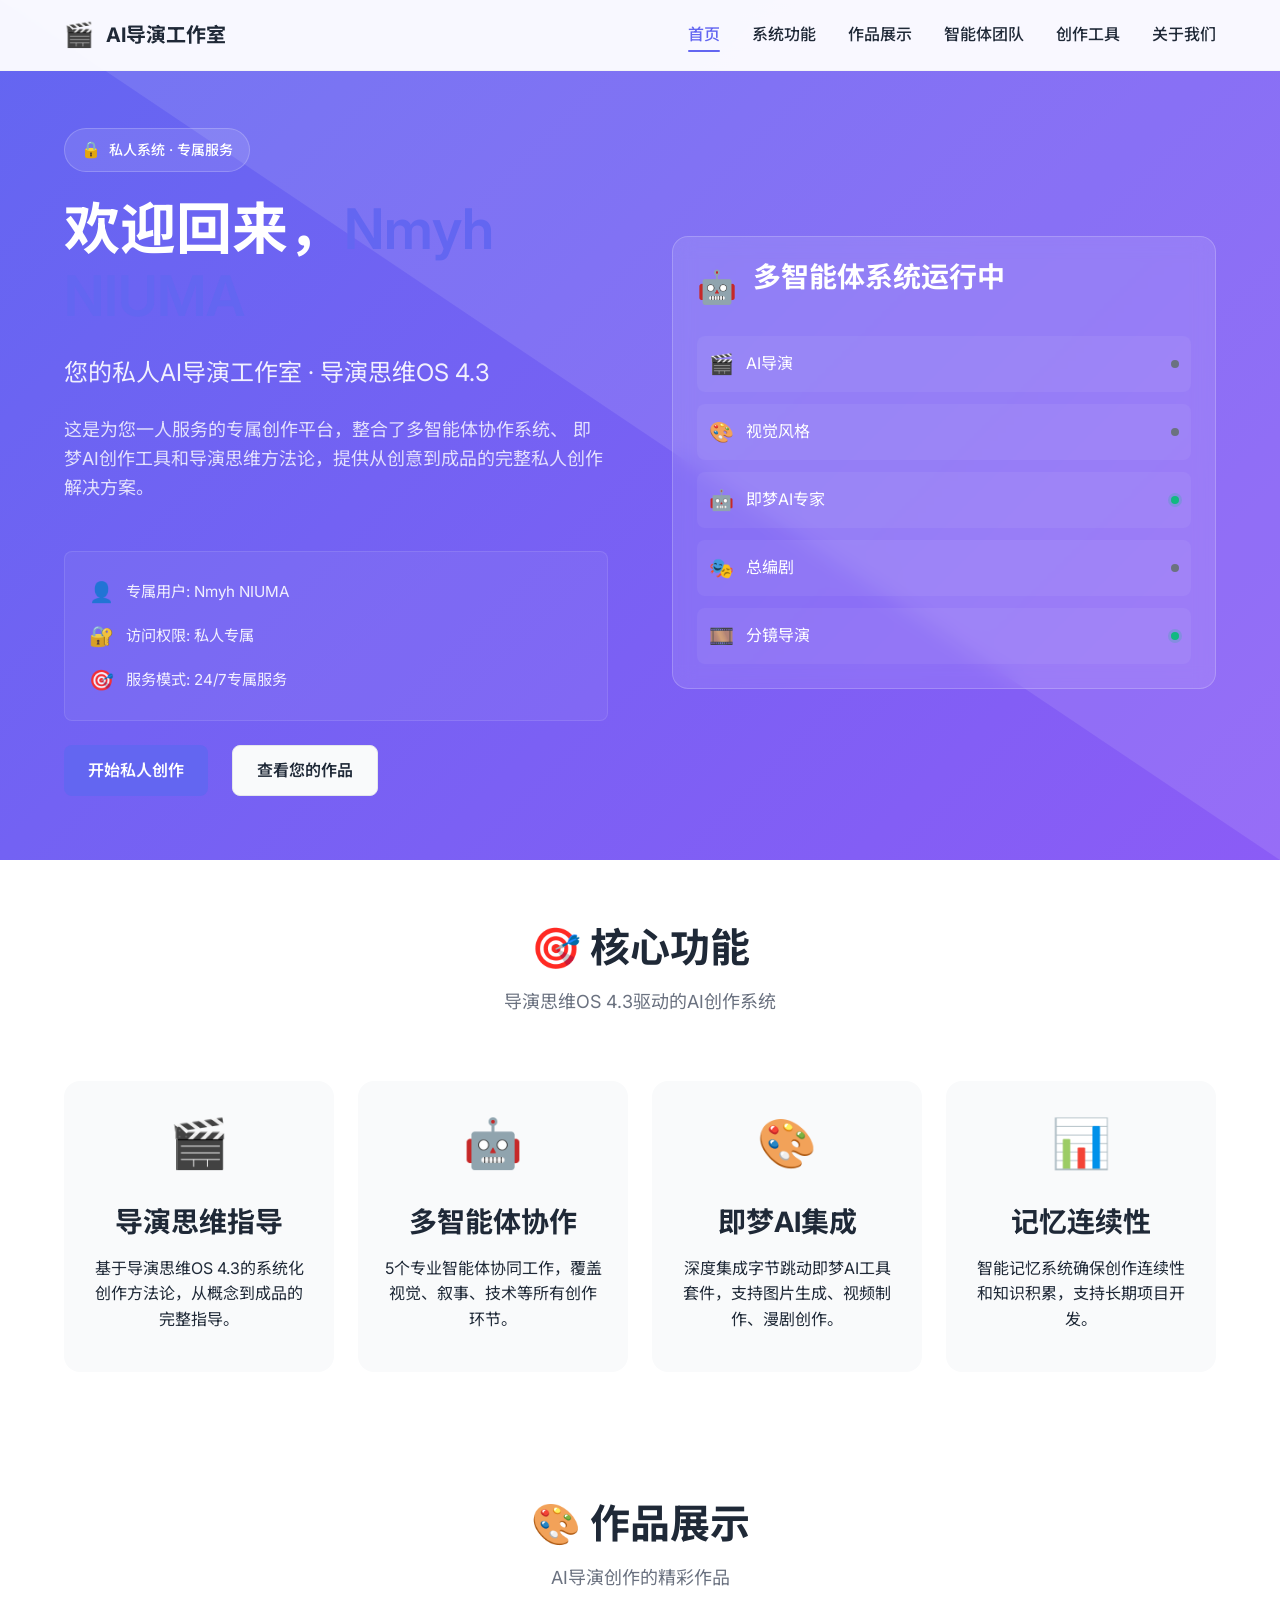
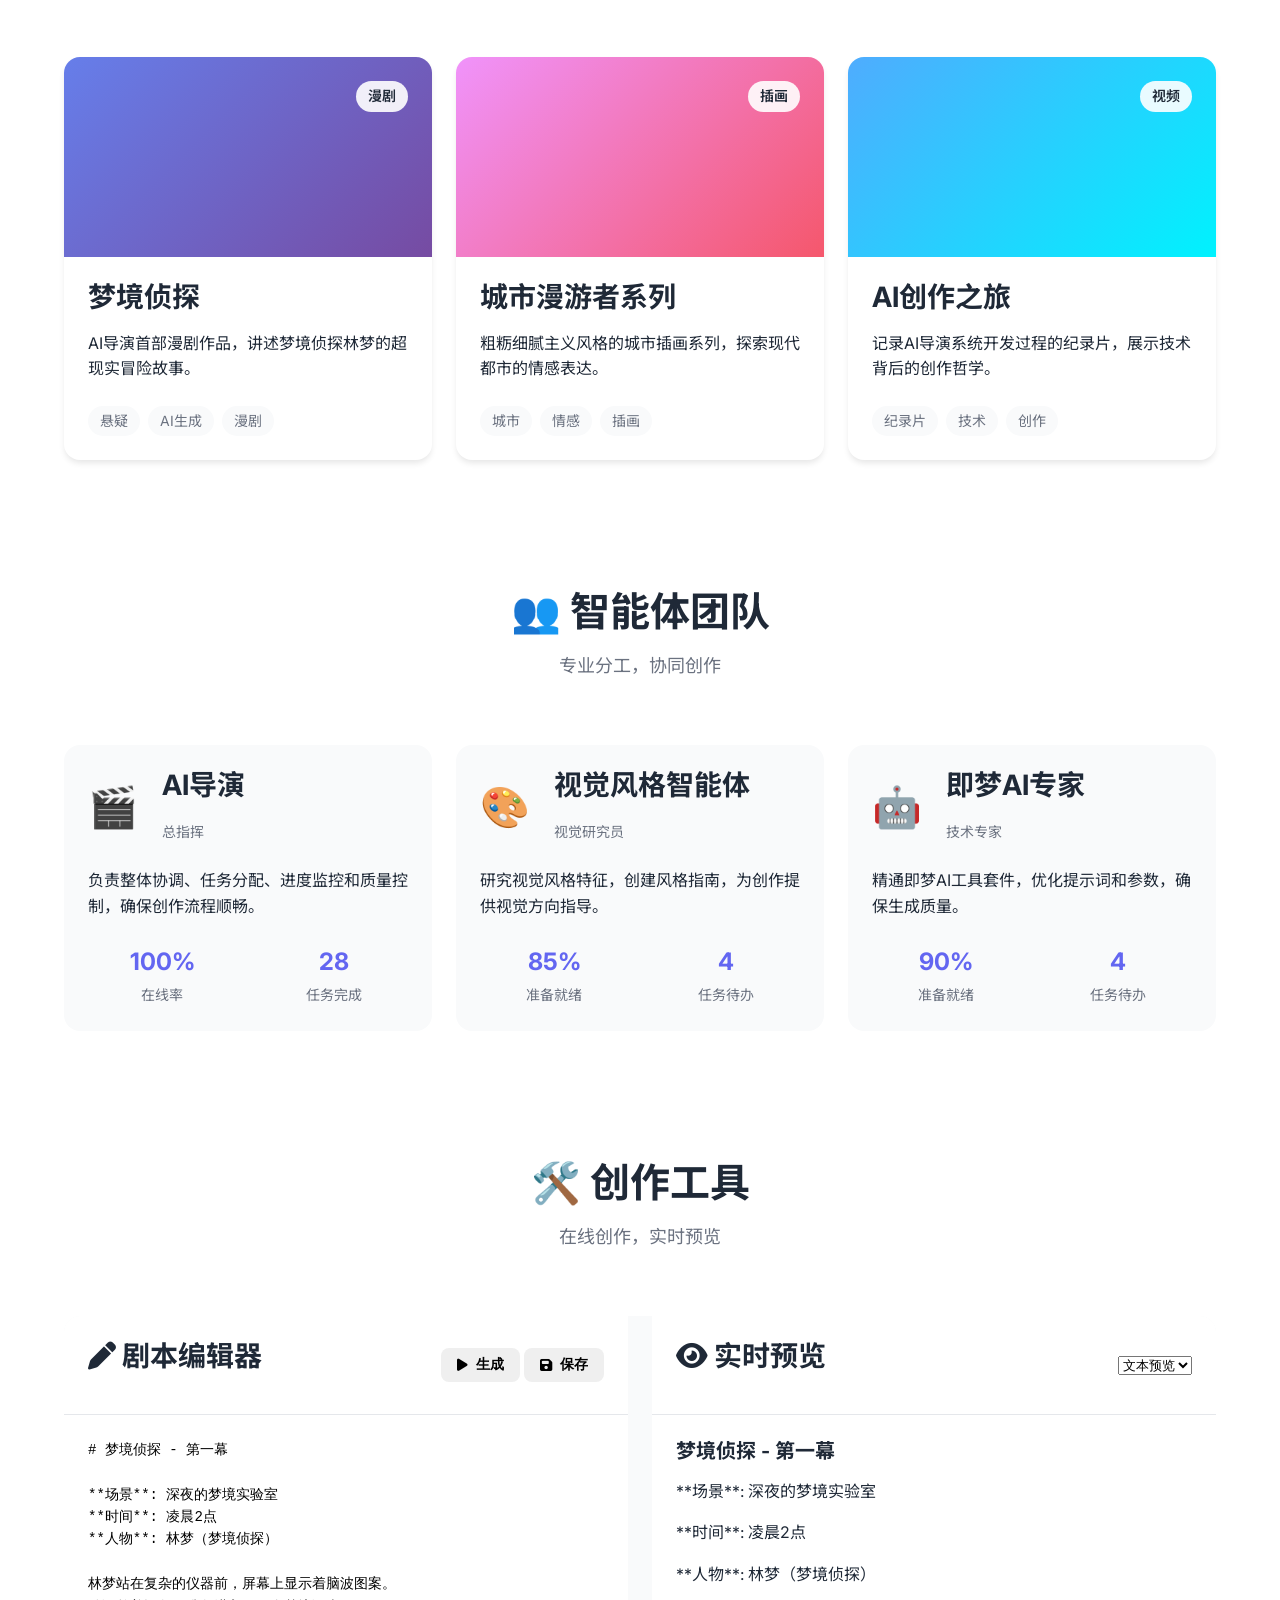
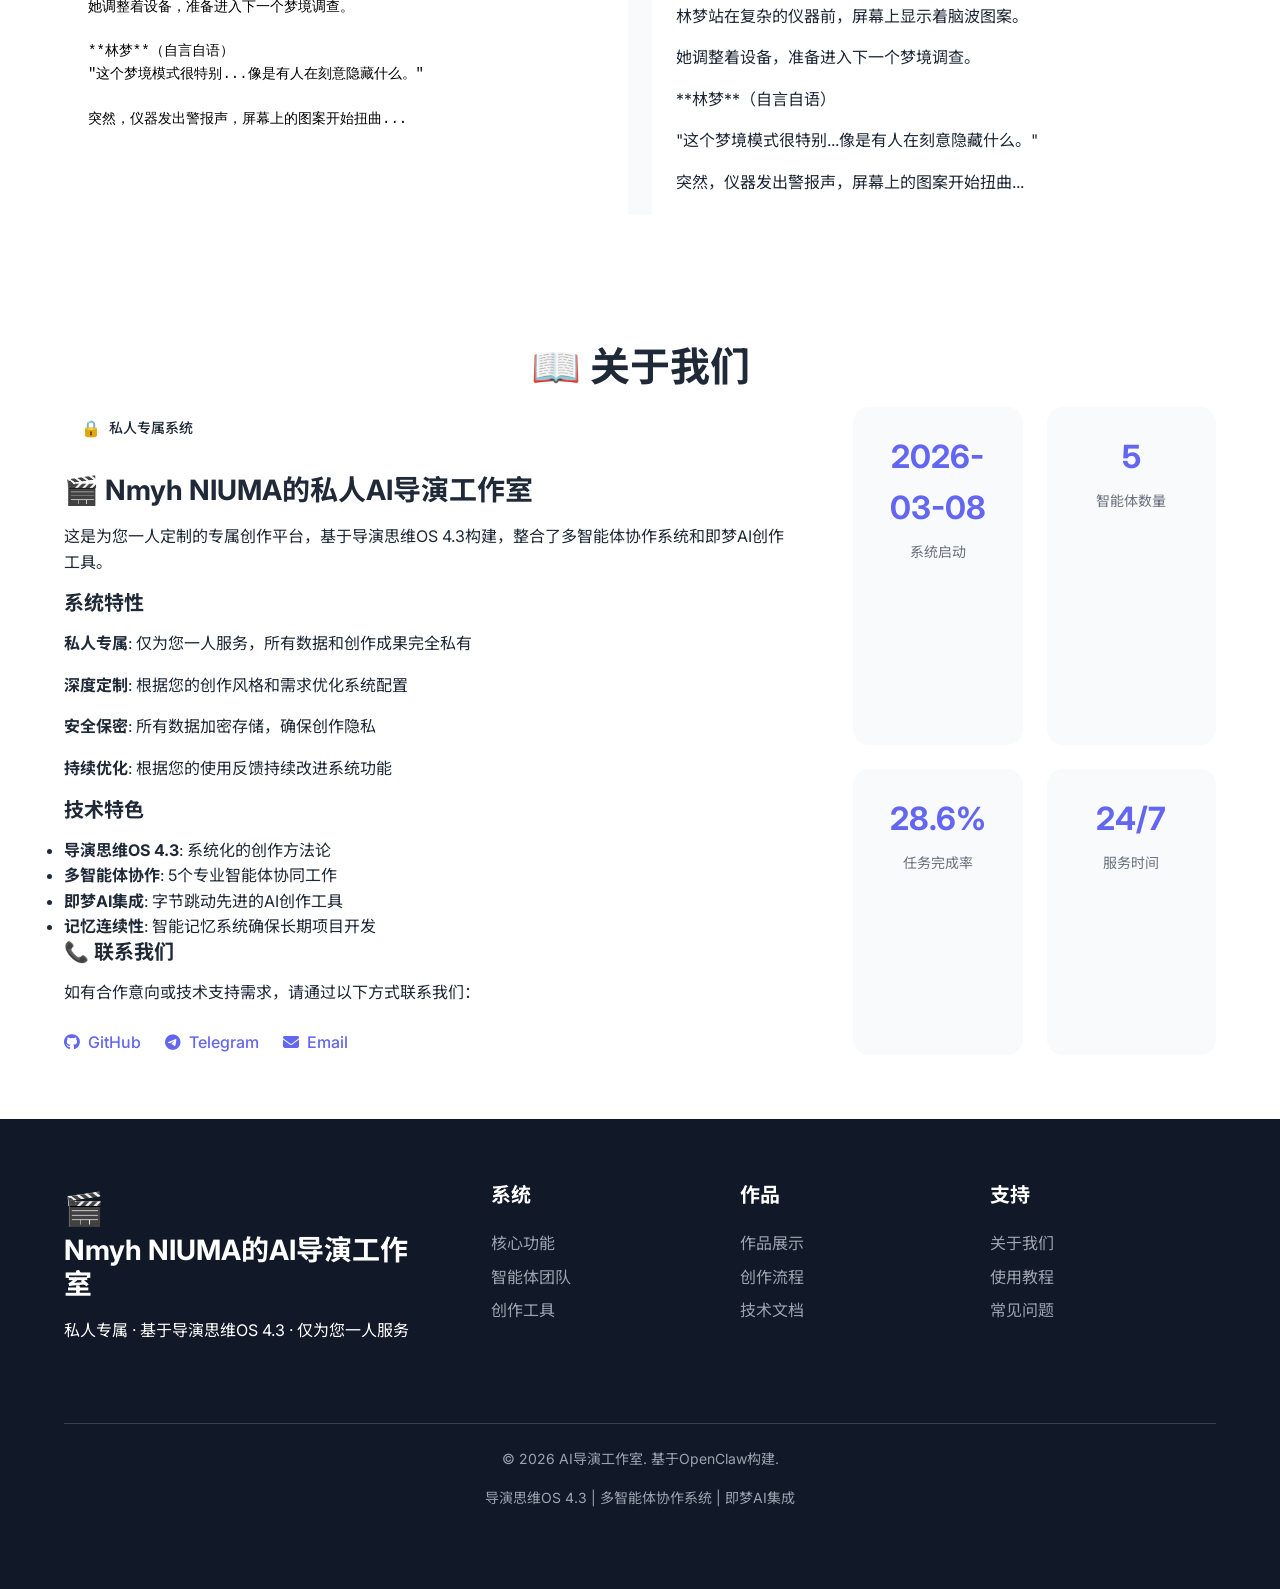
==== index.html @ 562d8d6b "初始化私人AI导演工作室 - 专属Nmyh NIUMA服务" ====
<!DOCTYPE html>
<html lang="zh-CN">
<head>
    <meta charset="UTF-8">
    <meta name="viewport" content="width=device-width, initial-scale=1.0">
    <meta name="description" content="AI导演工作室 - 基于导演思维OS 4.3的AI增强创作平台">
    <meta name="keywords" content="AI导演,即梦AI,漫剧创作,多智能体系统,导演思维OS">
    <title>🎬 AI导演工作室</title>
    <link rel="stylesheet" href="styles.css">
    <link rel="stylesheet" href="https://cdnjs.cloudflare.com/ajax/libs/font-awesome/6.4.0/css/all.min.css">
    <link href="https://fonts.googleapis.com/css2?family=Inter:wght@300;400;500;600;700&family=Noto+Sans+SC:wght@300;400;500;700&display=swap" rel="stylesheet">
</head>
<body>
    <!-- 导航栏 -->
    <nav class="navbar">
        <div class="container">
            <div class="nav-brand">
                <span class="logo">🎬</span>
                <h1>AI导演工作室</h1>
            </div>
            <ul class="nav-menu">
                <li><a href="#home" class="active">首页</a></li>
                <li><a href="#features">系统功能</a></li>
                <li><a href="#works">作品展示</a></li>
                <li><a href="#agents">智能体团队</a></li>
                <li><a href="#tools">创作工具</a></li>
                <li><a href="#about">关于我们</a></li>
            </ul>
            <button class="nav-toggle" id="navToggle">
                <i class="fas fa-bars"></i>
            </button>
        </div>
    </nav>

    <!-- 首页英雄区域 -->
    <section id="home" class="hero">
        <div class="container">
            <div class="hero-content">
                <div class="private-badge">
                    <span class="badge-icon">🔒</span>
                    <span class="badge-text">私人系统 · 专属服务</span>
                </div>
                <h2 class="hero-title">欢迎回来，<span class="highlight">Nmyh NIUMA</span></h2>
                <p class="hero-subtitle">您的私人AI导演工作室 · 导演思维OS 4.3</p>
                <p class="hero-description">
                    这是为您一人服务的专属创作平台，整合了多智能体协作系统、
                    即梦AI创作工具和导演思维方法论，提供从创意到成品的完整私人创作解决方案。
                </p>
                <div class="system-status">
                    <div class="status-item">
                        <span class="status-icon">👤</span>
                        <span class="status-text">专属用户: Nmyh NIUMA</span>
                    </div>
                    <div class="status-item">
                        <span class="status-icon">🔐</span>
                        <span class="status-text">访问权限: 私人专属</span>
                    </div>
                    <div class="status-item">
                        <span class="status-icon">🎯</span>
                        <span class="status-text">服务模式: 24/7专属服务</span>
                    </div>
                </div>
                <div class="hero-actions">
                    <a href="#tools" class="btn btn-primary">开始私人创作</a>
                    <a href="#works" class="btn btn-secondary">查看您的作品</a>
                </div>
            </div>
            <div class="hero-visual">
                <div class="visual-card">
                    <div class="card-header">
                        <span class="card-icon">🤖</span>
                        <h3>多智能体系统运行中</h3>
                    </div>
                    <div class="card-body">
                        <div class="agent-status">
                            <div class="agent-item active">
                                <span class="agent-icon">🎬</span>
                                <span>AI导演</span>
                                <span class="status-dot active"></span>
                            </div>
                            <div class="agent-item active">
                                <span class="agent-icon">🎨</span>
                                <span>视觉风格</span>
                                <span class="status-dot active"></span>
                            </div>
                            <div class="agent-item active">
                                <span class="agent-icon">🤖</span>
                                <span>即梦AI专家</span>
                                <span class="status-dot active"></span>
                            </div>
                            <div class="agent-item">
                                <span class="agent-icon">🎭</span>
                                <span>总编剧</span>
                                <span class="status-dot"></span>
                            </div>
                            <div class="agent-item">
                                <span class="agent-icon">🎞️</span>
                                <span>分镜导演</span>
                                <span class="status-dot"></span>
                            </div>
                        </div>
                    </div>
                </div>
            </div>
        </div>
    </section>

    <!-- 系统功能 -->
    <section id="features" class="section features">
        <div class="container">
            <h2 class="section-title">🎯 核心功能</h2>
            <p class="section-subtitle">导演思维OS 4.3驱动的AI创作系统</p>
            
            <div class="features-grid">
                <div class="feature-card">
                    <div class="feature-icon">🎬</div>
                    <h3>导演思维指导</h3>
                    <p>基于导演思维OS 4.3的系统化创作方法论，从概念到成品的完整指导。</p>
                </div>
                
                <div class="feature-card">
                    <div class="feature-icon">🤖</div>
                    <h3>多智能体协作</h3>
                    <p>5个专业智能体协同工作，覆盖视觉、叙事、技术等所有创作环节。</p>
                </div>
                
                <div class="feature-card">
                    <div class="feature-icon">🎨</div>
                    <h3>即梦AI集成</h3>
                    <p>深度集成字节跳动即梦AI工具套件，支持图片生成、视频制作、漫剧创作。</p>
                </div>
                
                <div class="feature-card">
                    <div class="feature-icon">📊</div>
                    <h3>记忆连续性</h3>
                    <p>智能记忆系统确保创作连续性和知识积累，支持长期项目开发。</p>
                </div>
            </div>
        </div>
    </section>

    <!-- 作品展示 -->
    <section id="works" class="section works">
        <div class="container">
            <h2 class="section-title">🎨 作品展示</h2>
            <p class="section-subtitle">AI导演创作的精彩作品</p>
            
            <div class="works-grid">
                <div class="work-card">
                    <div class="work-image" style="background: linear-gradient(135deg, #667eea 0%, #764ba2 100%);">
                        <span class="work-type">漫剧</span>
                    </div>
                    <div class="work-content">
                        <h3>梦境侦探</h3>
                        <p>AI导演首部漫剧作品，讲述梦境侦探林梦的超现实冒险故事。</p>
                        <div class="work-tags">
                            <span class="tag">悬疑</span>
                            <span class="tag">AI生成</span>
                            <span class="tag">漫剧</span>
                        </div>
                    </div>
                </div>
                
                <div class="work-card">
                    <div class="work-image" style="background: linear-gradient(135deg, #f093fb 0%, #f5576c 100%);">
                        <span class="work-type">插画</span>
                    </div>
                    <div class="work-content">
                        <h3>城市漫游者系列</h3>
                        <p>粗粝细腻主义风格的城市插画系列，探索现代都市的情感表达。</p>
                        <div class="work-tags">
                            <span class="tag">城市</span>
                            <span class="tag">情感</span>
                            <span class="tag">插画</span>
                        </div>
                    </div>
                </div>
                
                <div class="work-card">
                    <div class="work-image" style="background: linear-gradient(135deg, #4facfe 0%, #00f2fe 100%);">
                        <span class="work-type">视频</span>
                    </div>
                    <div class="work-content">
                        <h3>AI创作之旅</h3>
                        <p>记录AI导演系统开发过程的纪录片，展示技术背后的创作哲学。</p>
                        <div class="work-tags">
                            <span class="tag">纪录片</span>
                            <span class="tag">技术</span>
                            <span class="tag">创作</span>
                        </div>
                    </div>
                </div>
            </div>
        </div>
    </section>

    <!-- 智能体团队 -->
    <section id="agents" class="section agents">
        <div class="container">
            <h2 class="section-title">👥 智能体团队</h2>
            <p class="section-subtitle">专业分工，协同创作</p>
            
            <div class="agents-grid">
                <div class="agent-card">
                    <div class="agent-header">
                        <span class="agent-avatar">🎬</span>
                        <div class="agent-info">
                            <h3>AI导演</h3>
                            <span class="agent-role">总指挥</span>
                        </div>
                    </div>
                    <p>负责整体协调、任务分配、进度监控和质量控制，确保创作流程顺畅。</p>
                    <div class="agent-stats">
                        <div class="stat">
                            <span class="stat-value">100%</span>
                            <span class="stat-label">在线率</span>
                        </div>
                        <div class="stat">
                            <span class="stat-value">28</span>
                            <span class="stat-label">任务完成</span>
                        </div>
                    </div>
                </div>
                
                <div class="agent-card">
                    <div class="agent-header">
                        <span class="agent-avatar">🎨</span>
                        <div class="agent-info">
                            <h3>视觉风格智能体</h3>
                            <span class="agent-role">视觉研究员</span>
                        </div>
                    </div>
                    <p>研究视觉风格特征，创建风格指南，为创作提供视觉方向指导。</p>
                    <div class="agent-stats">
                        <div class="stat">
                            <span class="stat-value">85%</span>
                            <span class="stat-label">准备就绪</span>
                        </div>
                        <div class="stat">
                            <span class="stat-value">4</span>
                            <span class="stat-label">任务待办</span>
                        </div>
                    </div>
                </div>
                
                <div class="agent-card">
                    <div class="agent-header">
                        <span class="agent-avatar">🤖</span>
                        <div class="agent-info">
                            <h3>即梦AI专家</h3>
                            <span class="agent-role">技术专家</span>
                        </div>
                    </div>
                    <p>精通即梦AI工具套件，优化提示词和参数，确保生成质量。</p>
                    <div class="agent-stats">
                        <div class="stat">
                            <span class="stat-value">90%</span>
                            <span class="stat-label">准备就绪</span>
                        </div>
                        <div class="stat">
                            <span class="stat-value">4</span>
                            <span class="stat-label">任务待办</span>
                        </div>
                    </div>
                </div>
            </div>
        </div>
    </section>

    <!-- 创作工具 -->
    <section id="tools" class="section tools">
        <div class="container">
            <h2 class="section-title">🛠️ 创作工具</h2>
            <p class="section-subtitle">在线创作，实时预览</p>
            
            <div class="tools-container">
                <div class="tool-editor">
                    <div class="editor-header">
                        <h3><i class="fas fa-pen"></i> 剧本编辑器</h3>
                        <div class="editor-actions">
                            <button class="btn btn-sm"><i class="fas fa-play"></i> 生成</button>
                            <button class="btn btn-sm"><i class="fas fa-save"></i> 保存</button>
                        </div>
                    </div>
                    <div class="editor-body">
                        <textarea id="scriptEditor" placeholder="在这里输入你的剧本..."># 梦境侦探 - 第一幕

**场景**: 深夜的梦境实验室
**时间**: 凌晨2点
**人物**: 林梦（梦境侦探）

林梦站在复杂的仪器前，屏幕上显示着脑波图案。
她调整着设备，准备进入下一个梦境调查。

**林梦**（自言自语）
"这个梦境模式很特别...像是有人在刻意隐藏什么。"

突然，仪器发出警报声，屏幕上的图案开始扭曲...</textarea>
                    </div>
                </div>
                
                <div class="tool-preview">
                    <div class="preview-header">
                        <h3><i class="fas fa-eye"></i> 实时预览</h3>
                        <div class="preview-options">
                            <select id="previewMode">
                                <option value="text">文本预览</option>
                                <option value="image">图片生成</option>
                                <option value="storyboard">分镜预览</option>
                            </select>
                        </div>
                    </div>
                    <div class="preview-body">
                        <div class="preview-content" id="previewContent">
                            <h4>梦境侦探 - 第一幕预览</h4>
                            <p><strong>场景</strong>: 深夜的梦境实验室</p>
                            <p><strong>描述</strong>: 林梦站在复杂的仪器前，屏幕上显示着脑波图案。她调整着设备，准备进入下一个梦境调查。</p>
                            <p><strong>对话</strong>: "这个梦境模式很特别...像是有人在刻意隐藏什么。"</p>
                            <div class="preview-action">
                                <button class="btn btn-primary" onclick="generateImage()">
                                    <i class="fas fa-magic"></i> 生成场景图片
                                </button>
                            </div>
                        </div>
                    </div>
                </div>
            </div>
        </div>
    </section>

    <!-- 关于我们 -->
    <section id="about" class="section about">
        <div class="container">
            <h2 class="section-title">📖 关于我们</h2>
            
            <div class="about-content">
                <div class="about-text">
                    <div class="private-badge">
                        <span class="badge-icon">🔒</span>
                        <span class="badge-text">私人专属系统</span>
                    </div>
                    <h3>🎬 Nmyh NIUMA的私人AI导演工作室</h3>
                    <p>这是为您一人定制的专属创作平台，基于导演思维OS 4.3构建，整合了多智能体协作系统和即梦AI创作工具。</p>
                    
                    <h4>系统特性</h4>
                    <p><strong>私人专属</strong>: 仅为您一人服务，所有数据和创作成果完全私有</p>
                    <p><strong>深度定制</strong>: 根据您的创作风格和需求优化系统配置</p>
                    <p><strong>安全保密</strong>: 所有数据加密存储，确保创作隐私</p>
                    <p><strong>持续优化</strong>: 根据您的使用反馈持续改进系统功能</p>
                    
                    <h4>技术特色</h4>
                    <ul>
                        <li><strong>导演思维OS 4.3</strong>: 系统化的创作方法论</li>
                        <li><strong>多智能体协作</strong>: 5个专业智能体协同工作</li>
                        <li><strong>即梦AI集成</strong>: 字节跳动先进的AI创作工具</li>
                        <li><strong>记忆连续性</strong>: 智能记忆系统确保长期项目开发</li>
                    </ul>
                    
                    <div class="contact-info">
                        <h4>📞 联系我们</h4>
                        <p>如有合作意向或技术支持需求，请通过以下方式联系我们：</p>
                        <div class="contact-links">
                            <a href="#" class="contact-link"><i class="fab fa-github"></i> GitHub</a>
                            <a href="#" class="contact-link"><i class="fab fa-telegram"></i> Telegram</a>
                            <a href="#" class="contact-link"><i class="fas fa-envelope"></i> Email</a>
                        </div>
                    </div>
                </div>
                
                <div class="about-stats">
                    <div class="stat-card">
                        <div class="stat-number">2026-03-08</div>
                        <div class="stat-label">系统启动</div>
                    </div>
                    <div class="stat-card">
                        <div class="stat-number">5</div>
                        <div class="stat-label">智能体数量</div>
                    </div>
                    <div class="stat-card">
                        <div class="stat-number">28.6%</div>
                        <div class="stat-label">任务完成率</div>
                    </div>
                    <div class="stat-card">
                        <div class="stat-number">24/7</div>
                        <div class="stat-label">服务时间</div>
                    </div>
                </div>
            </div>
        </div>
    </section>

    <!-- 页脚 -->
    <footer class="footer">
        <div class="container">
            <div class="footer-content">
                <div class="footer-brand">
                    <span class="logo">🎬</span>
                    <h3>Nmyh NIUMA的AI导演工作室</h3>
                    <p>私人专属 · 基于导演思维OS 4.3 · 仅为您一人服务</p>
                </div>
                
                <div class="footer-links">
                    <div class="link-group">
                        <h4>系统</h4>
                        <a href="#features">核心功能</a>
                        <a href="#agents">智能体团队</a>
                        <a href="#tools">创作工具</a>
                    </div>
                    
                    <div class="link-group">
                        <h4>作品</h4>
                        <a href="#works">作品展示</a>
                        <a href="#">创作流程</a>
                        <a href="#">技术文档</a>
                    </div>
                    
                    <div class="link-group">
                        <h4>支持</h4>
                        <a href="#about">关于我们</a>
                        <a href="#">使用教程</a>
                        <a href="#">常见问题</a>
                    </div>
                </div>
            </div>
            
            <div class="footer-bottom">
                <p>&copy; 2026 AI导演工作室. 基于OpenClaw构建.</p>
                <p>导演思维OS 4.3 | 多智能体协作系统 | 即梦AI集成</p>
            </div>
        </div>
    </footer>

    <script src="script.js"></script>
</body>
</html
---- styles.css ----
/* AI导演工作室 - 主样式文件 */

:root {
    /* 品牌色彩 */
    --primary: #6366f1;
    --primary-dark: #4f46e5;
    --secondary: #8b5cf6;
    --accent: #ec4899;
    
    /* 中性色 */
    --text: #1f2937;
    --text-light: #6b7280;
    --bg: #ffffff;
    --bg-light: #f9fafb;
    --bg-dark: #111827;
    
    /* 功能色 */
    --success: #10b981;
    --warning: #f59e0b;
    --error: #ef4444;
    --info: #3b82f6;
    
    /* 阴影 */
    --shadow-sm: 0 1px 2px 0 rgba(0, 0, 0, 0.05);
    --shadow: 0 4px 6px -1px rgba(0, 0, 0, 0.1);
    --shadow-md: 0 10px 15px -3px rgba(0, 0, 0, 0.1);
    --shadow-lg: 0 20px 25px -5px rgba(0, 0, 0, 0.1);
    
    /* 圆角 */
    --radius-sm: 0.375rem;
    --radius: 0.5rem;
    --radius-md: 0.75rem;
    --radius-lg: 1rem;
    --radius-full: 9999px;
    
    /* 间距 */
    --space-xs: 0.5rem;
    --space-sm: 1rem;
    --space: 1.5rem;
    --space-md: 2rem;
    --space-lg: 3rem;
    --space-xl: 4rem;
}

/* 基础重置 */
* {
    margin: 0;
    padding: 0;
    box-sizing: border-box;
}

html {
    scroll-behavior: smooth;
}

body {
    font-family: 'Inter', 'Noto Sans SC', -apple-system, BlinkMacSystemFont, sans-serif;
    color: var(--text);
    background: var(--bg);
    line-height: 1.6;
    overflow-x: hidden;
}

.container {
    max-width: 1200px;
    margin: 0 auto;
    padding: 0 var(--space);
}

/* 排版 */
h1, h2, h3, h4 {
    font-weight: 700;
    line-height: 1.2;
    margin-bottom: var(--space-sm);
}

h1 { font-size: 3rem; }
h2 { font-size: 2.5rem; }
h3 { font-size: 1.75rem; }
h4 { font-size: 1.25rem; }

p {
    margin-bottom: var(--space-sm);
}

.highlight {
    color: var(--primary);
    font-weight: 600;
}

/* 按钮 */
.btn {
    display: inline-flex;
    align-items: center;
    justify-content: center;
    padding: 0.75rem 1.5rem;
    border-radius: var(--radius);
    font-weight: 600;
    text-decoration: none;
    border: none;
    cursor: pointer;
    transition: all 0.2s ease;
    gap: 0.5rem;
}

.btn-primary {
    background: var(--primary);
    color: white;
}

.btn-primary:hover {
    background: var(--primary-dark);
    transform: translateY(-2px);
    box-shadow: var(--shadow-md);
}

.btn-secondary {
    background: var(--bg-light);
    color: var(--text);
    border: 1px solid #e5e7eb;
}

.btn-secondary:hover {
    background: #f3f4f6;
    transform: translateY(-2px);
}

.btn-sm {
    padding: 0.5rem 1rem;
    font-size: 0.875rem;
}

/* 导航栏 */
.navbar {
    position: fixed;
    top: 0;
    left: 0;
    right: 0;
    background: rgba(255, 255, 255, 0.95);
    backdrop-filter: blur(10px);
    border-bottom: 1px solid #f3f4f6;
    z-index: 1000;
    padding: 1rem 0;
}

.navbar .container {
    display: flex;
    justify-content: space-between;
    align-items: center;
}

.nav-brand {
    display: flex;
    align-items: center;
    gap: 0.75rem;
}

.nav-brand .logo {
    font-size: 1.5rem;
}

.nav-brand h1 {
    font-size: 1.25rem;
    margin: 0;
}

.nav-menu {
    display: flex;
    list-style: none;
    gap: 2rem;
}

.nav-menu a {
    text-decoration: none;
    color: var(--text);
    font-weight: 500;
    padding: 0.5rem 0;
    position: relative;
    transition: color 0.2s ease;
}

.nav-menu a:hover,
.nav-menu a.active {
    color: var(--primary);
}

.nav-menu a.active::after {
    content: '';
    position: absolute;
    bottom: 0;
    left: 0;
    right: 0;
    height: 2px;
    background: var(--primary);
    border-radius: var(--radius-full);
}

.nav-toggle {
    display: none;
    background: none;
    border: none;
    font-size: 1.5rem;
    color: var(--text);
    cursor: pointer;
}

/* 私人徽章 */
.private-badge {
    display: inline-flex;
    align-items: center;
    gap: 0.5rem;
    background: rgba(255, 255, 255, 0.1);
    padding: 0.5rem 1rem;
    border-radius: var(--radius-full);
    margin-bottom: var(--space);
    border: 1px solid rgba(255, 255, 255, 0.2);
}

.badge-icon {
    font-size: 1rem;
}

.badge-text {
    font-size: 0.875rem;
    font-weight: 500;
}

/* 系统状态 */
.system-status {
    display: flex;
    flex-direction: column;
    gap: 0.75rem;
    margin: var(--space) 0;
    background: rgba(255, 255, 255, 0.05);
    padding: var(--space);
    border-radius: var(--radius);
    border: 1px solid rgba(255, 255, 255, 0.1);
}

.status-item {
    display: flex;
    align-items: center;
    gap: 0.75rem;
}

.status-icon {
    font-size: 1.25rem;
    opacity: 0.9;
}

.status-text {
    font-size: 0.95rem;
    opacity: 0.9;
}

/* 英雄区域 */
.hero {
    padding: 8rem 0 4rem;
    background: linear-gradient(135deg, #6366f1 0%, #8b5cf6 100%);
    color: white;
    position: relative;
    overflow: hidden;
}

.hero::before {
    content: '';
    position: absolute;
    top: 0;
    left: 0;
    right: 0;
    bottom: 0;
    background: url('data:image/svg+xml,<svg xmlns="http://www.w3.org/2000/svg" viewBox="0 0 100 100" preserveAspectRatio="none"><path d="M0,0 L100,0 L100,100 Z" fill="rgba(255,255,255,0.1)"/></svg>');
    background-size: cover;
}

.hero .container {
    position: relative;
    z-index: 1;
    display: grid;
    grid-template-columns: 1fr 1fr;
    gap: var(--space-xl);
    align-items: center;
}

.hero-title {
    font-size: 3.5rem;
    margin-bottom: var(--space);
}

.hero-subtitle {
    font-size: 1.5rem;
    opacity: 0.9;
    margin-bottom: var(--space);
}

.hero-description {
    font-size: 1.125rem;
    opacity: 0.8;
    margin-bottom: var(--space-lg);
}

.hero-actions {
    display: flex;
    gap: var(--space);
}

.visual-card {
    background: rgba(255, 255, 255, 0.1);
    backdrop-filter: blur(10px);
    border-radius: var(--radius-lg);
    padding: var(--space);
    border: 1px solid rgba(255, 255, 255, 0.2);
}

.card-header {
    display: flex;
    align-items: center;
    gap: var(--space-sm);
    margin-bottom: var(--space);
}

.card-icon {
    font-size: 2rem;
}

.agent-status {
    display: flex;
    flex-direction: column;
    gap: 0.75rem;
}

.agent-item {
    display: flex;
    align-items: center;
    gap: 0.75rem;
    padding: 0.75rem;
    background: rgba(255, 255, 255, 0.05);
    border-radius: var(--radius);
}

.agent-icon {
    font-size: 1.25rem;
}

.status-dot {
    width: 8px;
    height: 8px;
    border-radius: 50%;
    background: #6b7280;
    margin-left: auto;
}

.status-dot.active {
    background: var(--success);
    box-shadow: 0 0 0 3px rgba(16, 185, 129, 0.2);
}

/* 通用区域样式 */
.section {
    padding: var(--space-xl) 0;
}

.section-title {
    text-align: center;
    margin-bottom: var(--space-sm);
}

.section-subtitle {
    text-align: center;
    color: var(--text-light);
    margin-bottom: var(--space-xl);
    font-size: 1.125rem;
}

/* 功能网格 */
.features-grid {
    display: grid;
    grid-template-columns: repeat(auto-fit, minmax(250px, 1fr));
    gap: var(--space);
}

.feature-card {
    background: var(--bg-light);
    padding: var(--space);
    border-radius: var(--radius-lg);
    text-align: center;
    transition: transform 0.3s ease, box-shadow 0.3s ease;
}

.feature-card:hover {
    transform: translateY(-4px);
    box-shadow: var(--shadow-lg);
}

.feature-icon {
    font-size: 3rem;
    margin-bottom: var(--space);
}

/* 作品网格 */
.works-grid {
    display: grid;
    grid-template-columns: repeat(auto-fit, minmax(300px, 1fr));
    gap: var(--space);
}

.work-card {
    background: var(--bg);
    border-radius: var(--radius-lg);
    overflow: hidden;
    box-shadow: var(--shadow);
    transition: transform 0.3s ease;
}

.work-card:hover {
    transform: translateY(-4px);
}

.work-image {
    height: 200px;
    position: relative;
    display: flex;
    align-items: center;
    justify-content: center;
}

.work-type {
    position: absolute;
    top: var(--space);
    right: var(--space);
    background: rgba(255, 255, 255, 0.9);
    padding: 0.25rem 0.75rem;
    border-radius: var(--radius-full);
    font-size: 0.875rem;
    font-weight: 600;
}

.work-content {
    padding: var(--space);
}

.work-tags {
    display: flex;
    gap: 0.5rem;
    margin-top: var(--space);
}

.tag {
    background: var(--bg-light);
    padding: 0.25rem 0.75rem;
    border-radius: var(--radius-full);
    font-size: 0.875rem;
    color: var(--text-light);
}

/* 智能体网格 */
.agents-grid {
    display: grid;
    grid-template-columns: repeat(auto-fit, minmax(300px, 1fr));
    gap: var(--space);
}

.agent-card {
    background: var(--bg-light);
    padding: var(--space);
    border-radius: var(--radius-lg);
}

.agent-header {
    display: flex;
    align-items: center;
    gap: var(--space);
    margin-bottom: var(--space);
}

.agent-avatar {
    font-size: 2.5rem;
}

.agent-role {
    color: var(--text-light);
    font-size: 0.875rem;
}

.agent-stats {
    display: flex;
    gap: var(--space);
    margin-top: var(--space);
}

.stat {
    text-align: center;
    flex: 1;
}

.stat-value {
    display: block;
    font-size: 1.5rem;
    font-weight: 700;
    color: var(--primary);
}

.stat-label {
    font-size: 0.875rem;
    color: var(--text-light);
}

/* 创作工具 */
.tools-container {
    display: grid;
    grid-template-columns: 1fr 1fr;
    gap: var(--space);
    background: var(--bg-light);
    border-radius: var(--radius-lg);
    overflow: hidden;
}

.tool-editor, .tool-preview {
    background: var(--bg);
}

.editor-header, .preview-header {
    padding: var(--space);
    border-bottom: 1px solid #e5e7eb;
    display: flex;
    justify-content: space-between;
    align-items: center;
}

.editor-body, .preview-body {
    padding: var(--space);
    height: 400px;
}

#scriptEditor {
    width: 100%;
    height: 100%;
    border: none;
    background: transparent;
    font-family: 'Monaco', 'Courier New', monospace;
    font-size: 14px;
    line-height: 1.6;
    resize: none;
    outline: none;
}

.preview-content {
    height: 100%;
    overflow-y: auto;
}

.preview-action {
    margin-top: var(--space);
}

/* 关于我们 */
.about-content {
    display: grid;
    grid-template-columns: 2fr 1fr;
    gap: var(--space-xl);
}

.about-stats {
    display: grid;
    grid-template-columns: 1fr 1fr;
    gap: var(--space);
}

.stat-card {
    background: var(--bg-light);
    padding: var(--space);
    border-radius: var(--radius-lg);
    text-align: center;
}

.stat-number {
    font-size: 2rem;
    font-weight: 700;
    color: var(--primary);
    margin-bottom: 0.5rem;
}

.contact-links {
    display: flex;
    gap: var(--space);
    margin-top: var(--space);
}

.contact-link {
    display: inline-flex;
    align-items: center;
    gap: 0.5rem;
    color: var(--primary);
    text-decoration: none;
    font-weight: 500;
}

/* 页脚 */
.footer {
    background: var(--bg-dark);
    color: white;
    padding: var(--space-xl) 0;
}

.footer-content {
    display: grid;
    grid-template-columns: 1fr 2fr;
    gap: var(--space-xl);
    margin-bottom: var(--space-xl);
}

.footer-brand .logo {
    font-size: 2rem;
}

.footer-links {
    display: grid;
    grid-template-columns: repeat(3, 1fr);
    gap: var(--space);
}

.link-group h4 {
    color: white;
    margin-bottom: var(--space);
}

.link-group a {
    display: block;
    color: #9ca3af;
    text-decoration: none;
    margin-bottom: 0.5rem;
    transition: color 0.2s ease;
}

.link-group a:hover {
    color: white;
}

.footer-bottom {
    text-align: center;
    padding-top: var(--space);
    border-top: 1px solid #374151;
    color: #9ca3af;
    font-size: 0.875rem;
}

/* 响应式设计 */
@media (max-width: 768px) {
    .container {
        padding: 0 var(--space-sm);
    }
    
    h1 { font-size: 2.5rem; }
    h2 { font-size: 2rem; }
    h3 { font-size: 1.5rem; }
    
    .nav-menu {
        display: none;
    }
    
    .nav-toggle {
        display: block;
    }
    
    .hero .container {
        grid-template-columns: 1fr;
        text-align: center;
    }
    
    .hero-actions {
        justify-content: center;
    }
    
    .tools-container {
        grid-template-columns: 1fr;
    }
    
    .about-content {
        grid-template-columns: 1fr;
    }
    
    .footer-content {
        grid-template-columns: 1fr;
    }
    
    .footer-links {
        grid-template-columns: 1fr;
    }
}

/* 动画 */
@keyframes fadeIn {
    from {
        opacity: 0;
        transform: translateY(20px);
    }
    to {
        opacity: 1;
        transform: translateY(0);
    }
}

.fade-in {
    animation: fadeIn 0.6s ease forwards;
}

/* 滚动条样式 */
::-webkit-scrollbar {
    width: 8px;
}

::-webkit-scrollbar-track {
    background: #f1f1f1;
}

::-webkit-scrollbar-thumb {
    background: #c1c1c1;
    border-radius: 4px;
}

::-webkit-scrollbar-thumb:hover {
    background: #a1a1a1;
}
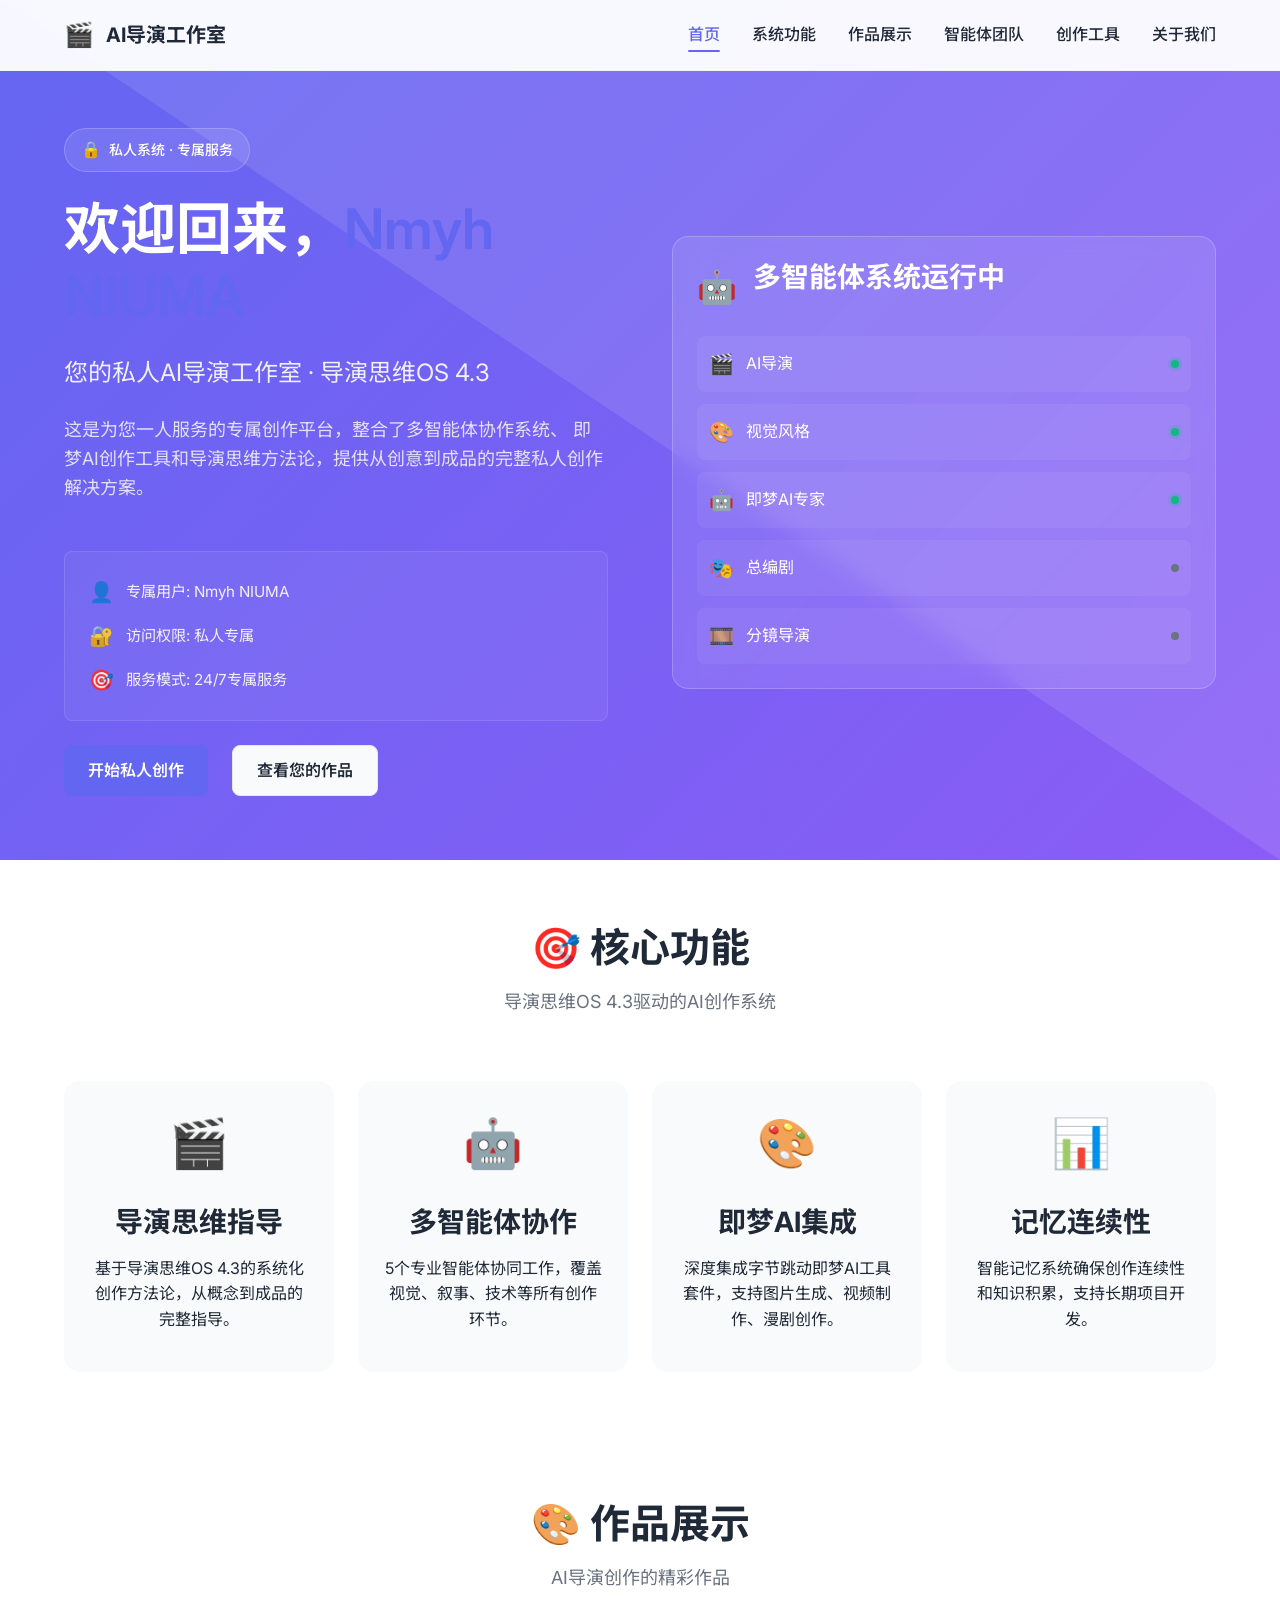
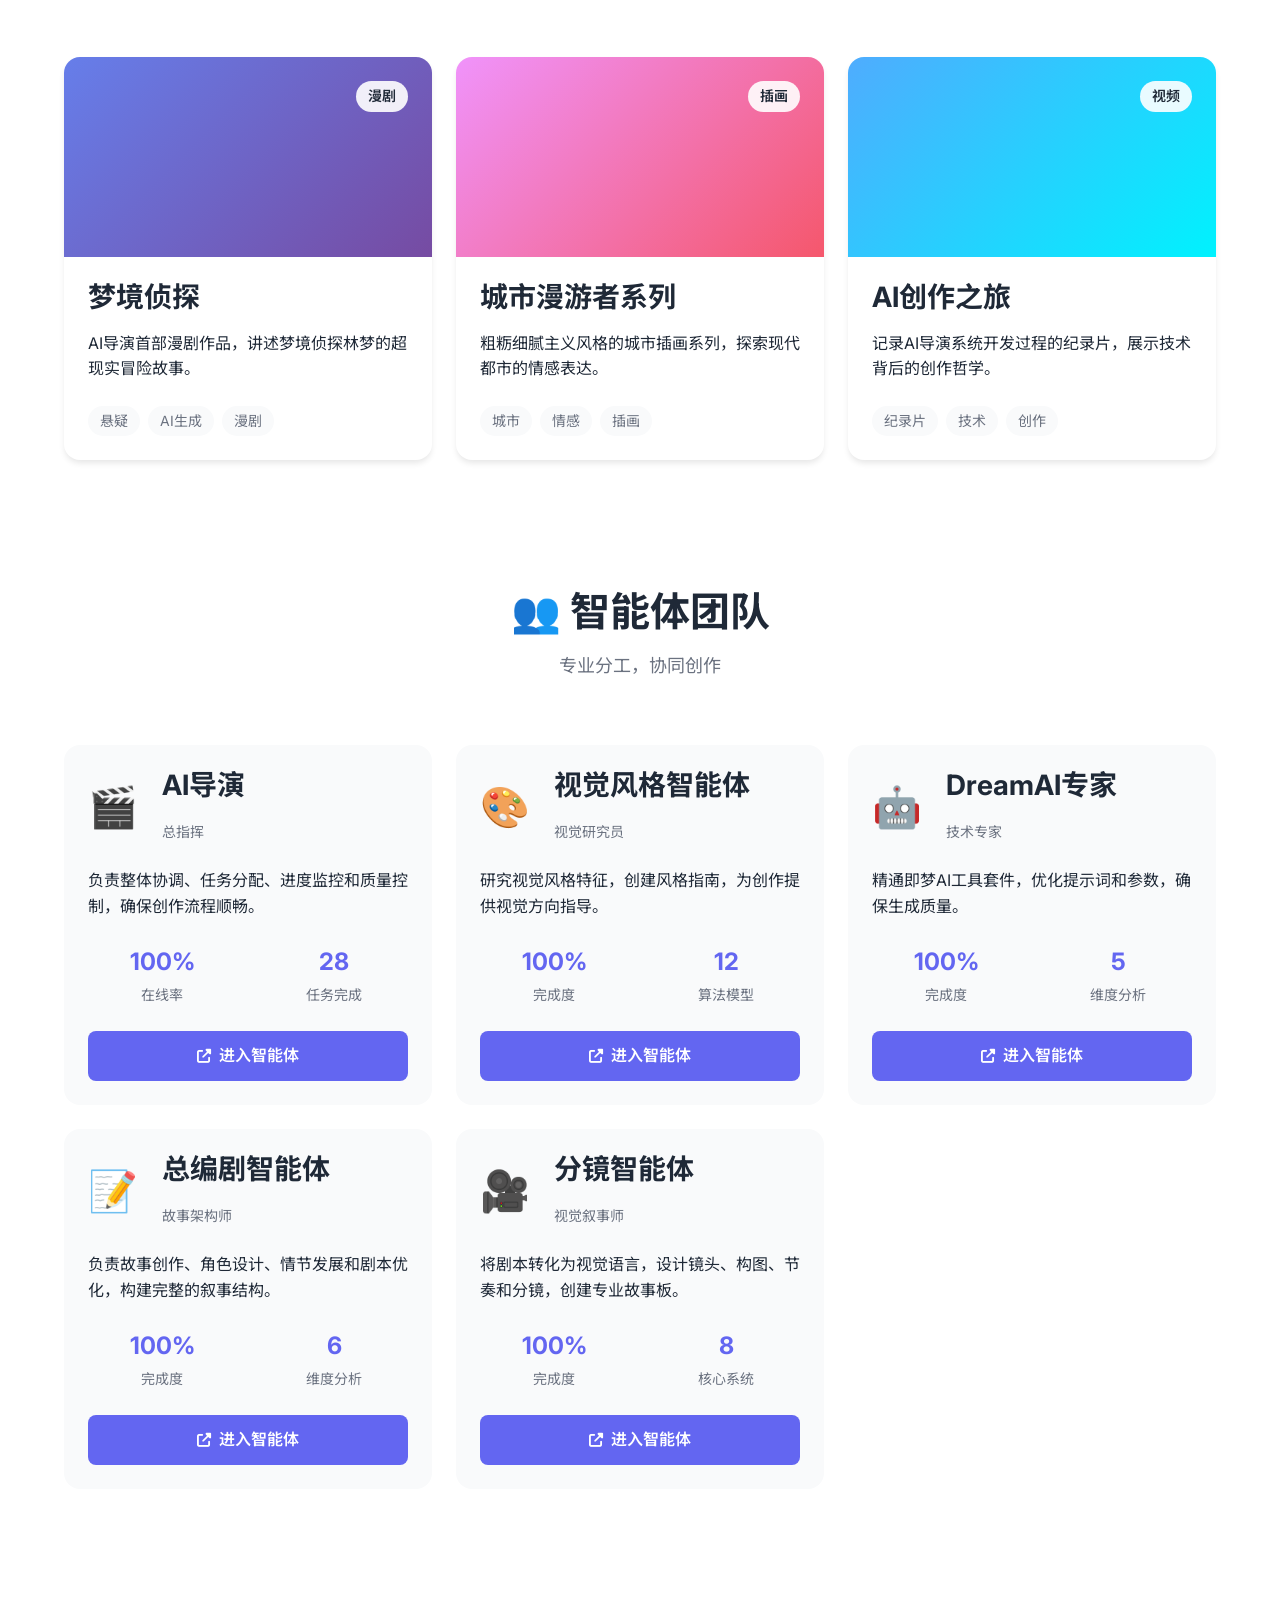
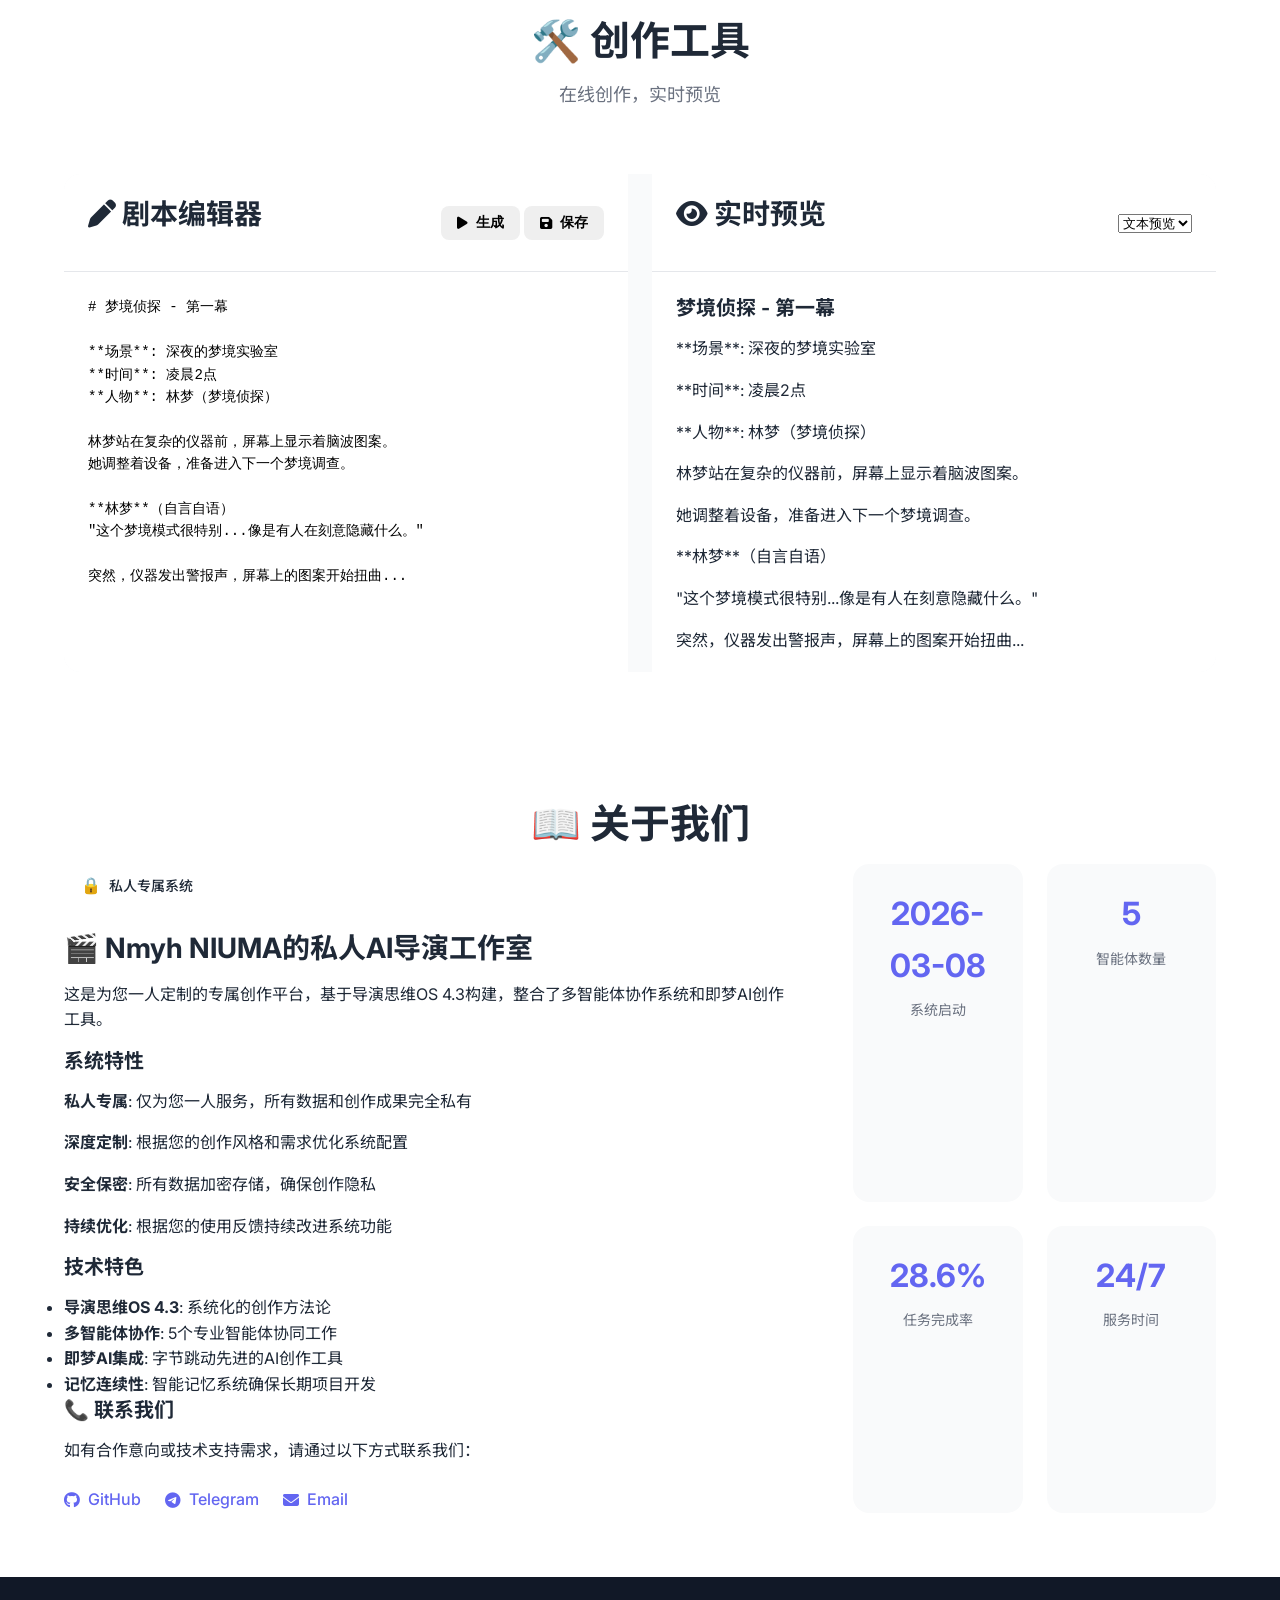
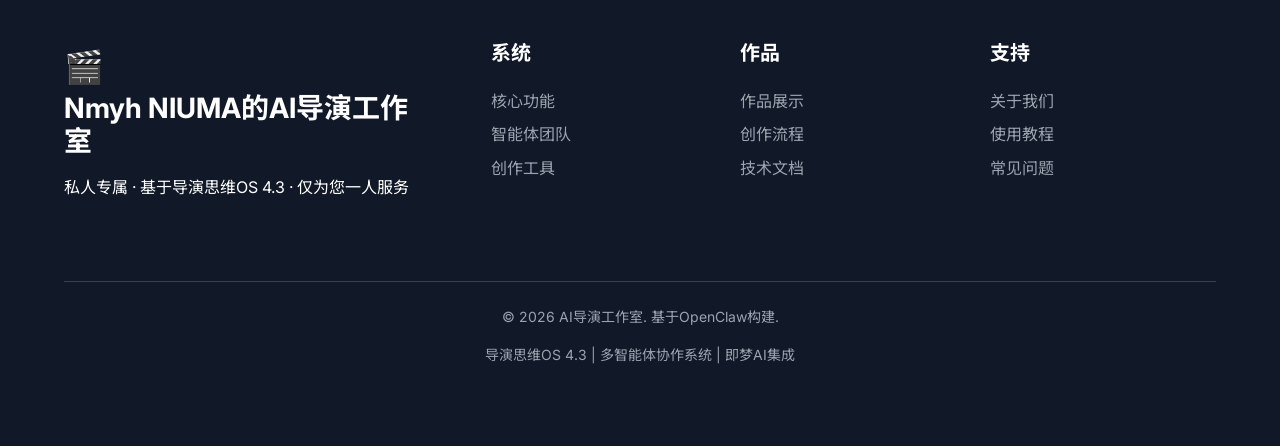
==== commit 7cedb112: "修复智能体页面访问问题 - 为所有5个智能体卡片添加链接按钮 - 更新智能体状态信息为100%完成度 - 添加智能体链接CSS样式 - 修复智能体名称一致性（DreamAI专家） - 添加总编剧和分镜" ====
--- a/index.html
+++ b/index.html
@@ -220,6 +220,9 @@
                             <span class="stat-label">任务完成</span>
                         </div>
                     </div>
+                    <a href="agents/director/" class="agent-link" target="_blank">
+                        <i class="fas fa-external-link-alt"></i> 进入智能体
+                    </a>
                 </div>
                 
                 <div class="agent-card">
@@ -233,35 +236,89 @@
                     <p>研究视觉风格特征，创建风格指南，为创作提供视觉方向指导。</p>
                     <div class="agent-stats">
                         <div class="stat">
-                            <span class="stat-value">85%</span>
-                            <span class="stat-label">准备就绪</span>
-                        </div>
-                        <div class="stat">
-                            <span class="stat-value">4</span>
-                            <span class="stat-label">任务待办</span>
-                        </div>
-                    </div>
+                            <span class="stat-value">100%</span>
+                            <span class="stat-label">完成度</span>
+                        </div>
+                        <div class="stat">
+                            <span class="stat-value">12</span>
+                            <span class="stat-label">算法模型</span>
+                        </div>
+                    </div>
+                    <a href="agents/visual/" class="agent-link" target="_blank">
+                        <i class="fas fa-external-link-alt"></i> 进入智能体
+                    </a>
                 </div>
                 
                 <div class="agent-card">
                     <div class="agent-header">
                         <span class="agent-avatar">🤖</span>
                         <div class="agent-info">
-                            <h3>即梦AI专家</h3>
+                            <h3>DreamAI专家</h3>
                             <span class="agent-role">技术专家</span>
                         </div>
                     </div>
                     <p>精通即梦AI工具套件，优化提示词和参数，确保生成质量。</p>
                     <div class="agent-stats">
                         <div class="stat">
-                            <span class="stat-value">90%</span>
-                            <span class="stat-label">准备就绪</span>
-                        </div>
-                        <div class="stat">
-                            <span class="stat-value">4</span>
-                            <span class="stat-label">任务待办</span>
-                        </div>
-                    </div>
+                            <span class="stat-value">100%</span>
+                            <span class="stat-label">完成度</span>
+                        </div>
+                        <div class="stat">
+                            <span class="stat-value">5</span>
+                            <span class="stat-label">维度分析</span>
+                        </div>
+                    </div>
+                    <a href="agents/dreamai/" class="agent-link" target="_blank">
+                        <i class="fas fa-external-link-alt"></i> 进入智能体
+                    </a>
+                </div>
+                
+                <div class="agent-card">
+                    <div class="agent-header">
+                        <span class="agent-avatar">📝</span>
+                        <div class="agent-info">
+                            <h3>总编剧智能体</h3>
+                            <span class="agent-role">故事架构师</span>
+                        </div>
+                    </div>
+                    <p>负责故事创作、角色设计、情节发展和剧本优化，构建完整的叙事结构。</p>
+                    <div class="agent-stats">
+                        <div class="stat">
+                            <span class="stat-value">100%</span>
+                            <span class="stat-label">完成度</span>
+                        </div>
+                        <div class="stat">
+                            <span class="stat-value">6</span>
+                            <span class="stat-label">维度分析</span>
+                        </div>
+                    </div>
+                    <a href="agents/screenwriter/" class="agent-link" target="_blank">
+                        <i class="fas fa-external-link-alt"></i> 进入智能体
+                    </a>
+                </div>
+                
+                <div class="agent-card">
+                    <div class="agent-header">
+                        <span class="agent-avatar">🎥</span>
+                        <div class="agent-info">
+                            <h3>分镜智能体</h3>
+                            <span class="agent-role">视觉叙事师</span>
+                        </div>
+                    </div>
+                    <p>将剧本转化为视觉语言，设计镜头、构图、节奏和分镜，创建专业故事板。</p>
+                    <div class="agent-stats">
+                        <div class="stat">
+                            <span class="stat-value">100%</span>
+                            <span class="stat-label">完成度</span>
+                        </div>
+                        <div class="stat">
+                            <span class="stat-value">8</span>
+                            <span class="stat-label">核心系统</span>
+                        </div>
+                    </div>
+                    <a href="agents/storyboard/" class="agent-link" target="_blank">
+                        <i class="fas fa-external-link-alt"></i> 进入智能体
+                    </a>
                 </div>
             </div>
         </div>
--- a/styles.css
+++ b/styles.css
@@ -505,6 +505,33 @@
     color: var(--text-light);
 }
 
+.agent-link {
+    display: inline-flex;
+    align-items: center;
+    justify-content: center;
+    gap: 0.5rem;
+    margin-top: var(--space);
+    padding: 0.75rem 1.5rem;
+    background: var(--primary);
+    color: white;
+    text-decoration: none;
+    border-radius: var(--radius);
+    font-weight: 600;
+    transition: all 0.3s ease;
+    width: 100%;
+    text-align: center;
+}
+
+.agent-link:hover {
+    background: var(--primary-dark);
+    transform: translateY(-2px);
+    box-shadow: var(--shadow-md);
+}
+
+.agent-link i {
+    font-size: 0.875rem;
+}
+
 /* 创作工具 */
 .tools-container {
     display: grid;
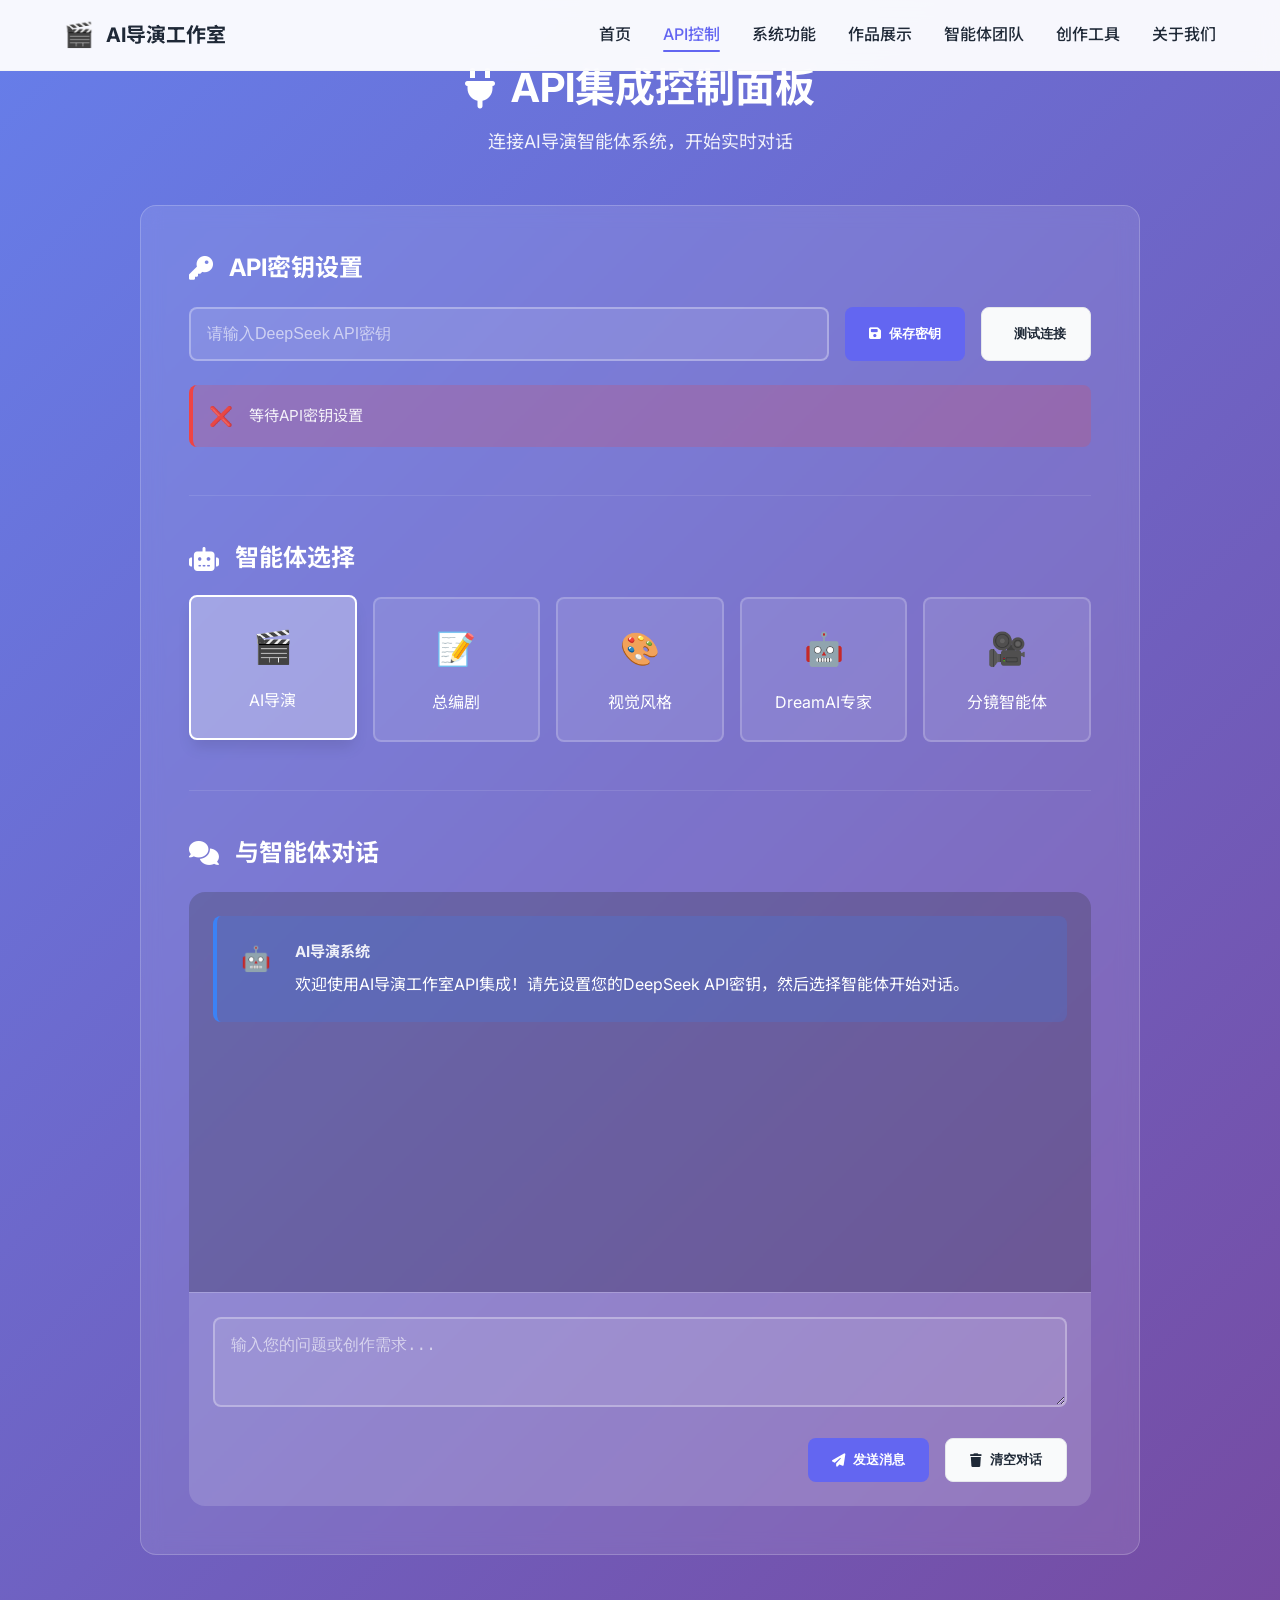
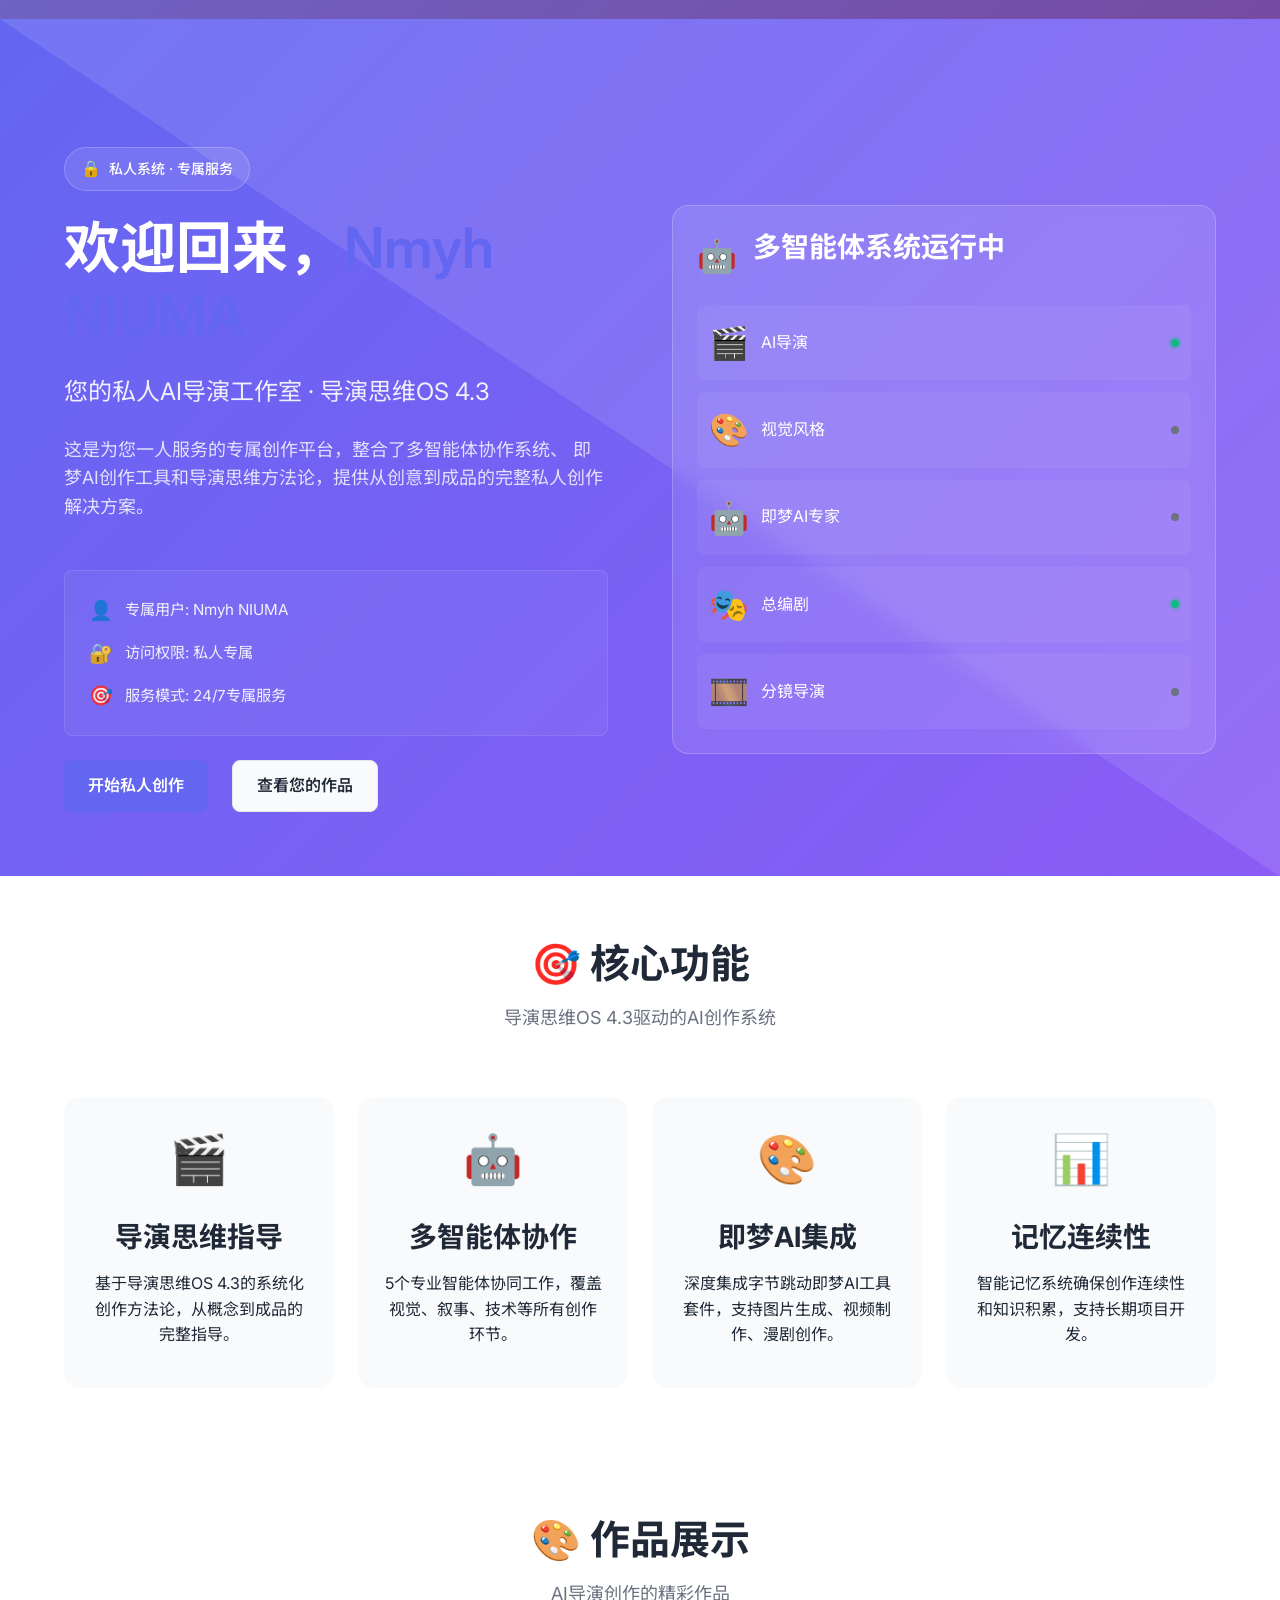
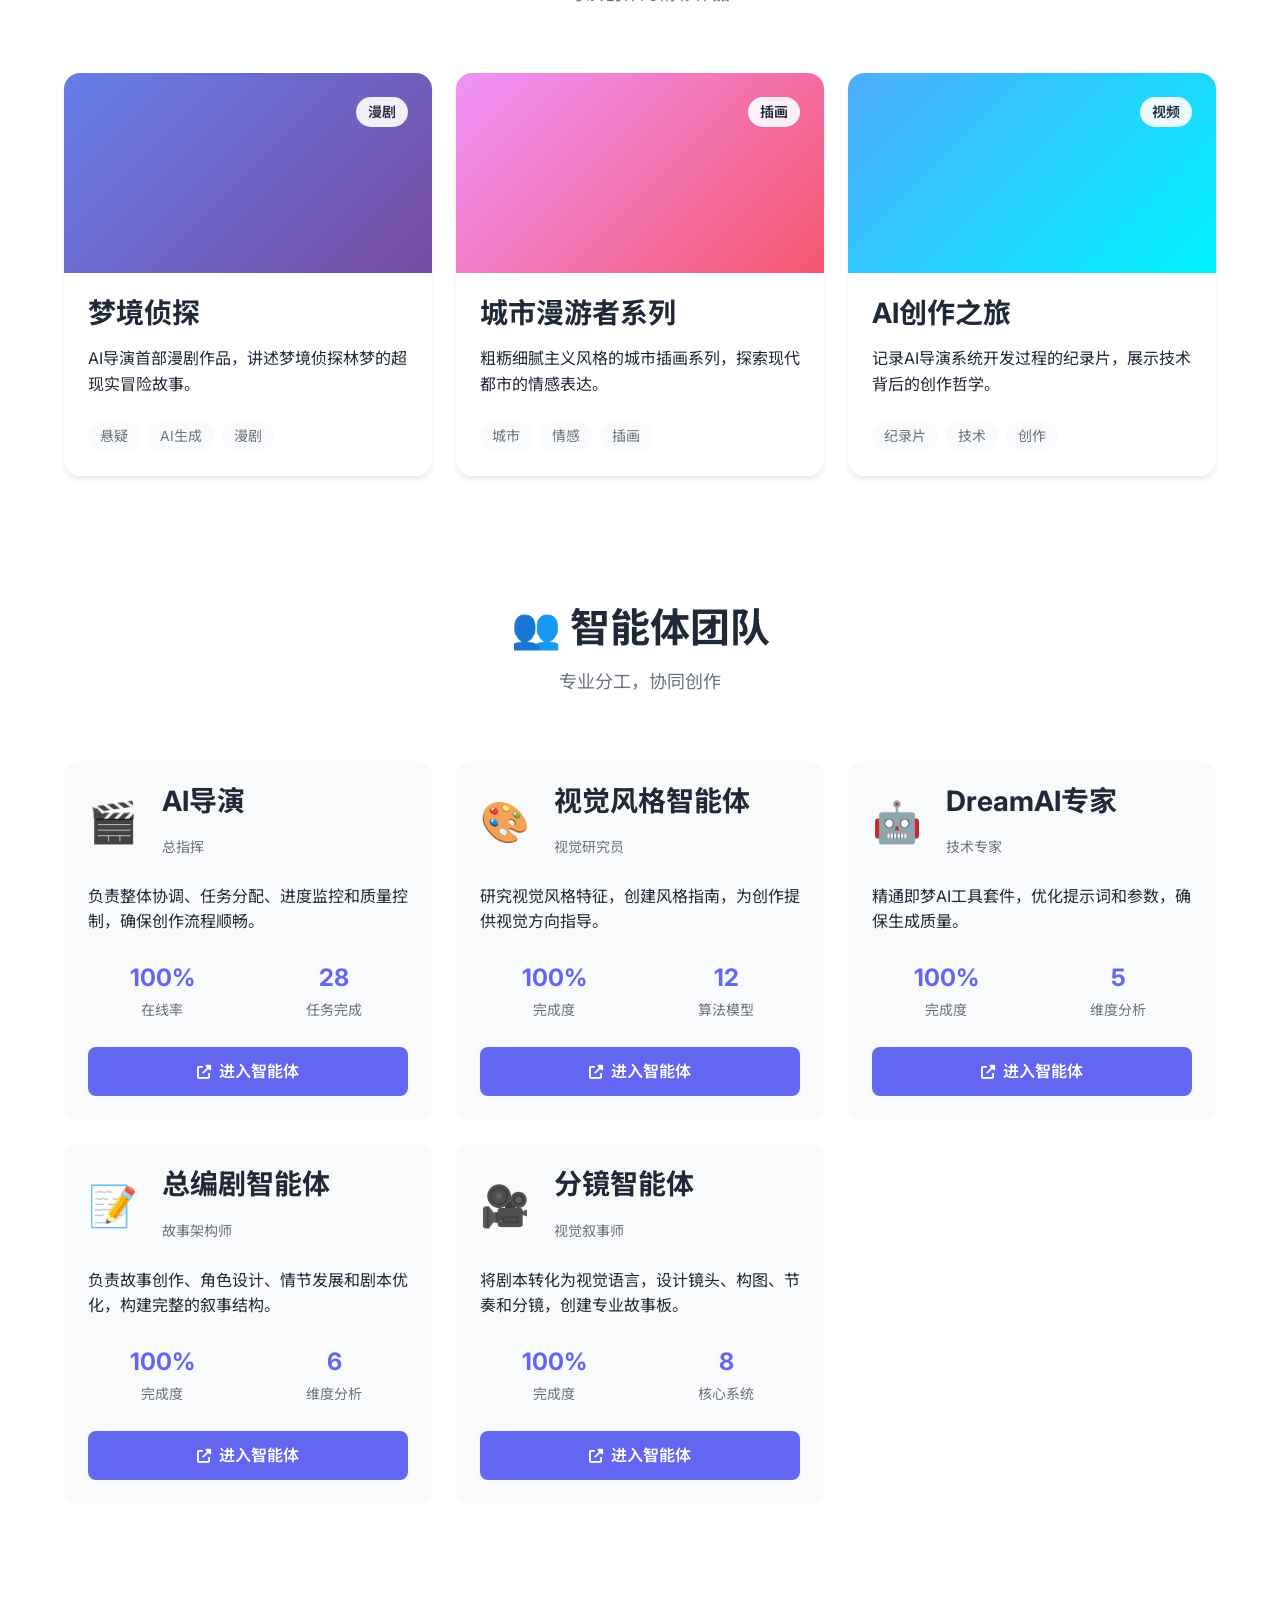
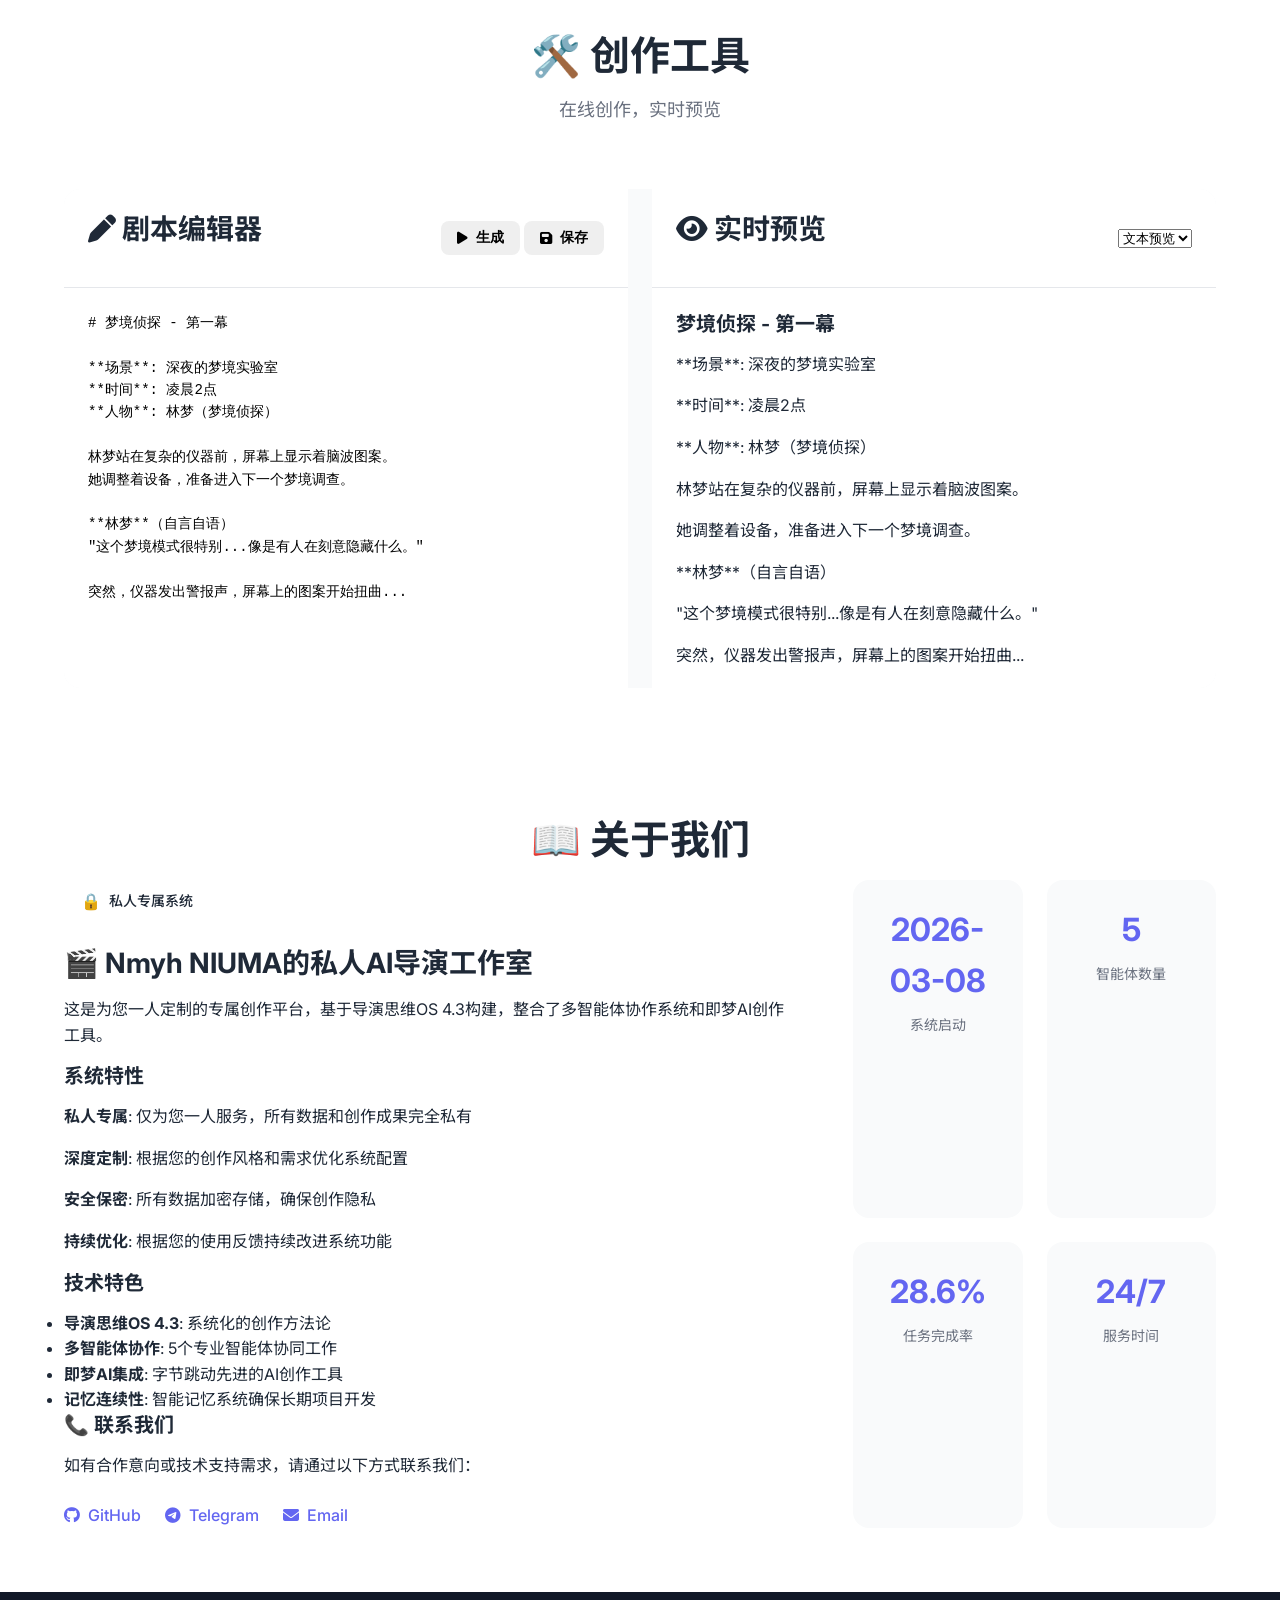
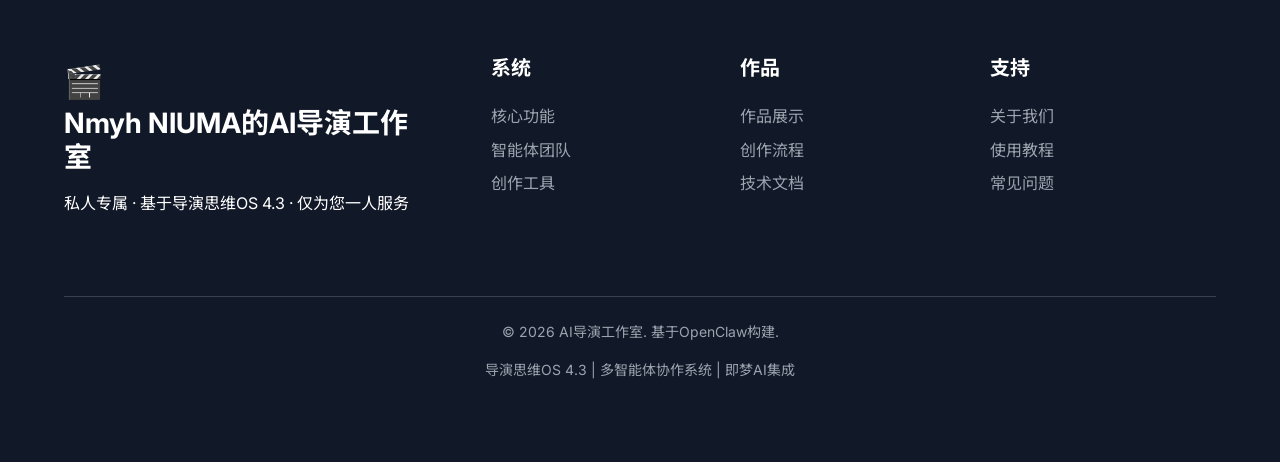
==== commit b8f331e3: "部署AI导演工作室到GitHub Pages 主要更新： - 添加API集成控制面板 - 创建生产环境API客户端 - 更新样式和交互脚本 - 添加部署文档和指南 - 配置.gitignore排除开发" ====
--- a/index.html
+++ b/index.html
@@ -20,6 +20,7 @@
             </div>
             <ul class="nav-menu">
                 <li><a href="#home" class="active">首页</a></li>
+                <li><a href="#api-control">API控制</a></li>
                 <li><a href="#features">系统功能</a></li>
                 <li><a href="#works">作品展示</a></li>
                 <li><a href="#agents">智能体团队</a></li>
@@ -31,6 +32,88 @@
             </button>
         </div>
     </nav>
+
+    <!-- API控制面板 -->
+    <section id="api-control" class="api-control">
+        <div class="container">
+            <div class="api-header">
+                <h2><i class="fas fa-plug"></i> API集成控制面板</h2>
+                <p class="api-subtitle">连接AI导演智能体系统，开始实时对话</p>
+            </div>
+            
+            <div class="api-panel">
+                <div class="api-section">
+                    <h3><i class="fas fa-key"></i> API密钥设置</h3>
+                    <div class="api-key-form">
+                        <input type="password" id="apiKeyInput" placeholder="请输入DeepSeek API密钥" class="api-input">
+                        <button id="setApiKeyBtn" class="btn btn-primary">
+                            <i class="fas fa-save"></i> 保存密钥
+                        </button>
+                        <button id="testApiBtn" class="btn btn-secondary">
+                            <i class="fas fa-test"></i> 测试连接
+                        </button>
+                    </div>
+                    <div class="api-status" id="apiStatus">
+                        <span class="status-icon">⏳</span>
+                        <span class="status-text">等待API密钥设置</span>
+                    </div>
+                </div>
+                
+                <div class="api-section">
+                    <h3><i class="fas fa-robot"></i> 智能体选择</h3>
+                    <div class="agent-selector">
+                        <div class="agent-option active" data-agent="director">
+                            <span class="agent-icon">🎬</span>
+                            <span>AI导演</span>
+                        </div>
+                        <div class="agent-option" data-agent="screenwriter">
+                            <span class="agent-icon">📝</span>
+                            <span>总编剧</span>
+                        </div>
+                        <div class="agent-option" data-agent="visual">
+                            <span class="agent-icon">🎨</span>
+                            <span>视觉风格</span>
+                        </div>
+                        <div class="agent-option" data-agent="dreamai">
+                            <span class="agent-icon">🤖</span>
+                            <span>DreamAI专家</span>
+                        </div>
+                        <div class="agent-option" data-agent="storyboard">
+                            <span class="agent-icon">🎥</span>
+                            <span>分镜智能体</span>
+                        </div>
+                    </div>
+                </div>
+                
+                <div class="api-section">
+                    <h3><i class="fas fa-comments"></i> 与智能体对话</h3>
+                    <div class="chat-container">
+                        <div class="chat-messages" id="chatMessages">
+                            <div class="message system">
+                                <div class="message-icon">🤖</div>
+                                <div class="message-content">
+                                    <strong>AI导演系统</strong>
+                                    <p>欢迎使用AI导演工作室API集成！请先设置您的DeepSeek API密钥，然后选择智能体开始对话。</p>
+                                </div>
+                            </div>
+                        </div>
+                        
+                        <div class="chat-input-area">
+                            <textarea id="chatInput" placeholder="输入您的问题或创作需求..." rows="3" class="chat-input"></textarea>
+                            <div class="chat-actions">
+                                <button id="sendMessageBtn" class="btn btn-primary" disabled>
+                                    <i class="fas fa-paper-plane"></i> 发送消息
+                                </button>
+                                <button id="clearChatBtn" class="btn btn-secondary">
+                                    <i class="fas fa-trash"></i> 清空对话
+                                </button>
+                            </div>
+                        </div>
+                    </div>
+                </div>
+            </div>
+        </div>
+    </section>
 
     <!-- 首页英雄区域 -->
     <section id="home" class="hero">
@@ -488,5 +571,7 @@
     </footer>
 
     <script src="script.js"></script>
+    <!-- 生产环境API客户端 -->
+    <script src="api-client-prod.js"></script>
 </body>
 </html
--- a/styles.css
+++ b/styles.css
@@ -747,4 +747,288 @@
 
 ::-webkit-scrollbar-thumb:hover {
     background: #a1a1a1;
+}
+
+/* ============================================
+   API集成样式
+   ============================================ */
+
+.api-control {
+    background: linear-gradient(135deg, #667eea 0%, #764ba2 100%);
+    color: white;
+    padding: var(--space-xl) 0;
+}
+
+.api-header {
+    text-align: center;
+    margin-bottom: var(--space-lg);
+}
+
+.api-header h2 {
+    font-size: 2.5rem;
+    margin-bottom: var(--space-sm);
+    display: flex;
+    align-items: center;
+    justify-content: center;
+    gap: var(--space-sm);
+}
+
+.api-subtitle {
+    font-size: 1.125rem;
+    opacity: 0.9;
+    max-width: 600px;
+    margin: 0 auto;
+}
+
+.api-panel {
+    background: rgba(255, 255, 255, 0.1);
+    backdrop-filter: blur(10px);
+    border-radius: var(--radius-lg);
+    padding: var(--space-lg);
+    max-width: 1000px;
+    margin: 0 auto;
+    border: 1px solid rgba(255, 255, 255, 0.2);
+}
+
+.api-section {
+    margin-bottom: var(--space-lg);
+    padding-bottom: var(--space-lg);
+    border-bottom: 1px solid rgba(255, 255, 255, 0.1);
+}
+
+.api-section:last-child {
+    margin-bottom: 0;
+    padding-bottom: 0;
+    border-bottom: none;
+}
+
+.api-section h3 {
+    font-size: 1.5rem;
+    margin-bottom: var(--space);
+    display: flex;
+    align-items: center;
+    gap: var(--space-sm);
+}
+
+.api-key-form {
+    display: flex;
+    gap: var(--space-sm);
+    margin-bottom: var(--space);
+    flex-wrap: wrap;
+}
+
+.api-input {
+    flex: 1;
+    min-width: 300px;
+    padding: var(--space-sm);
+    border: 2px solid rgba(255, 255, 255, 0.3);
+    border-radius: var(--radius);
+    background: rgba(255, 255, 255, 0.1);
+    color: white;
+    font-size: 1rem;
+    transition: all 0.3s ease;
+}
+
+.api-input:focus {
+    outline: none;
+    border-color: white;
+    background: rgba(255, 255, 255, 0.2);
+}
+
+.api-input::placeholder {
+    color: rgba(255, 255, 255, 0.6);
+}
+
+.api-status {
+    display: flex;
+    align-items: center;
+    gap: var(--space-sm);
+    padding: var(--space-sm);
+    background: rgba(255, 255, 255, 0.1);
+    border-radius: var(--radius);
+    font-size: 0.95rem;
+}
+
+.status-icon {
+    font-size: 1.2rem;
+}
+
+.agent-selector {
+    display: flex;
+    gap: var(--space-sm);
+    flex-wrap: wrap;
+}
+
+.agent-option {
+    flex: 1;
+    min-width: 150px;
+    padding: var(--space);
+    background: rgba(255, 255, 255, 0.1);
+    border: 2px solid rgba(255, 255, 255, 0.2);
+    border-radius: var(--radius);
+    cursor: pointer;
+    transition: all 0.3s ease;
+    text-align: center;
+    display: flex;
+    flex-direction: column;
+    align-items: center;
+    gap: var(--space-sm);
+}
+
+.agent-option:hover {
+    background: rgba(255, 255, 255, 0.2);
+    border-color: rgba(255, 255, 255, 0.4);
+}
+
+.agent-option.active {
+    background: rgba(255, 255, 255, 0.3);
+    border-color: white;
+    transform: translateY(-2px);
+    box-shadow: var(--shadow-md);
+}
+
+.agent-icon {
+    font-size: 2rem;
+}
+
+.chat-container {
+    background: rgba(255, 255, 255, 0.05);
+    border-radius: var(--radius-lg);
+    overflow: hidden;
+}
+
+.chat-messages {
+    height: 400px;
+    overflow-y: auto;
+    padding: var(--space);
+    background: rgba(0, 0, 0, 0.2);
+}
+
+.message {
+    display: flex;
+    gap: var(--space);
+    margin-bottom: var(--space);
+    padding: var(--space);
+    background: rgba(255, 255, 255, 0.1);
+    border-radius: var(--radius);
+    animation: fadeIn 0.3s ease;
+}
+
+@keyframes fadeIn {
+    from { opacity: 0; transform: translateY(10px); }
+    to { opacity: 1; transform: translateY(0); }
+}
+
+.message.system {
+    background: rgba(59, 130, 246, 0.2);
+    border-left: 4px solid var(--info);
+}
+
+.message.user {
+    background: rgba(139, 92, 246, 0.2);
+    border-left: 4px solid var(--secondary);
+}
+
+.message.assistant {
+    background: rgba(16, 185, 129, 0.2);
+    border-left: 4px solid var(--success);
+}
+
+.message-icon {
+    font-size: 1.5rem;
+    flex-shrink: 0;
+}
+
+.message-content {
+    flex: 1;
+}
+
+.message-content strong {
+    display: block;
+    margin-bottom: 0.5rem;
+    font-size: 0.95rem;
+    opacity: 0.9;
+}
+
+.message-content p {
+    line-height: 1.6;
+    margin: 0;
+}
+
+.chat-input-area {
+    padding: var(--space);
+    background: rgba(255, 255, 255, 0.1);
+    border-top: 1px solid rgba(255, 255, 255, 0.2);
+}
+
+.chat-input {
+    width: 100%;
+    padding: var(--space-sm);
+    border: 2px solid rgba(255, 255, 255, 0.3);
+    border-radius: var(--radius);
+    background: rgba(255, 255, 255, 0.1);
+    color: white;
+    font-size: 1rem;
+    resize: vertical;
+    margin-bottom: var(--space);
+    transition: all 0.3s ease;
+}
+
+.chat-input:focus {
+    outline: none;
+    border-color: white;
+    background: rgba(255, 255, 255, 0.2);
+}
+
+.chat-input::placeholder {
+    color: rgba(255, 255, 255, 0.6);
+}
+
+.chat-actions {
+    display: flex;
+    gap: var(--space-sm);
+    justify-content: flex-end;
+}
+
+/* 响应式设计 */
+@media (max-width: 768px) {
+    .api-header h2 {
+        font-size: 2rem;
+    }
+    
+    .api-key-form {
+        flex-direction: column;
+    }
+    
+    .api-input {
+        min-width: 100%;
+    }
+    
+    .agent-selector {
+        flex-direction: column;
+    }
+    
+    .agent-option {
+        min-width: 100%;
+    }
+    
+    .chat-messages {
+        height: 300px;
+    }
+}
+
+/* API状态颜色 */
+.api-status.connected {
+    background: rgba(16, 185, 129, 0.2);
+    border-left: 4px solid var(--success);
+}
+
+.api-status.disconnected {
+    background: rgba(239, 68, 68, 0.2);
+    border-left: 4px solid var(--error);
+}
+
+.api-status.connecting {
+    background: rgba(245, 158, 11, 0.2);
+    border-left: 4px solid var(--warning);
 }
